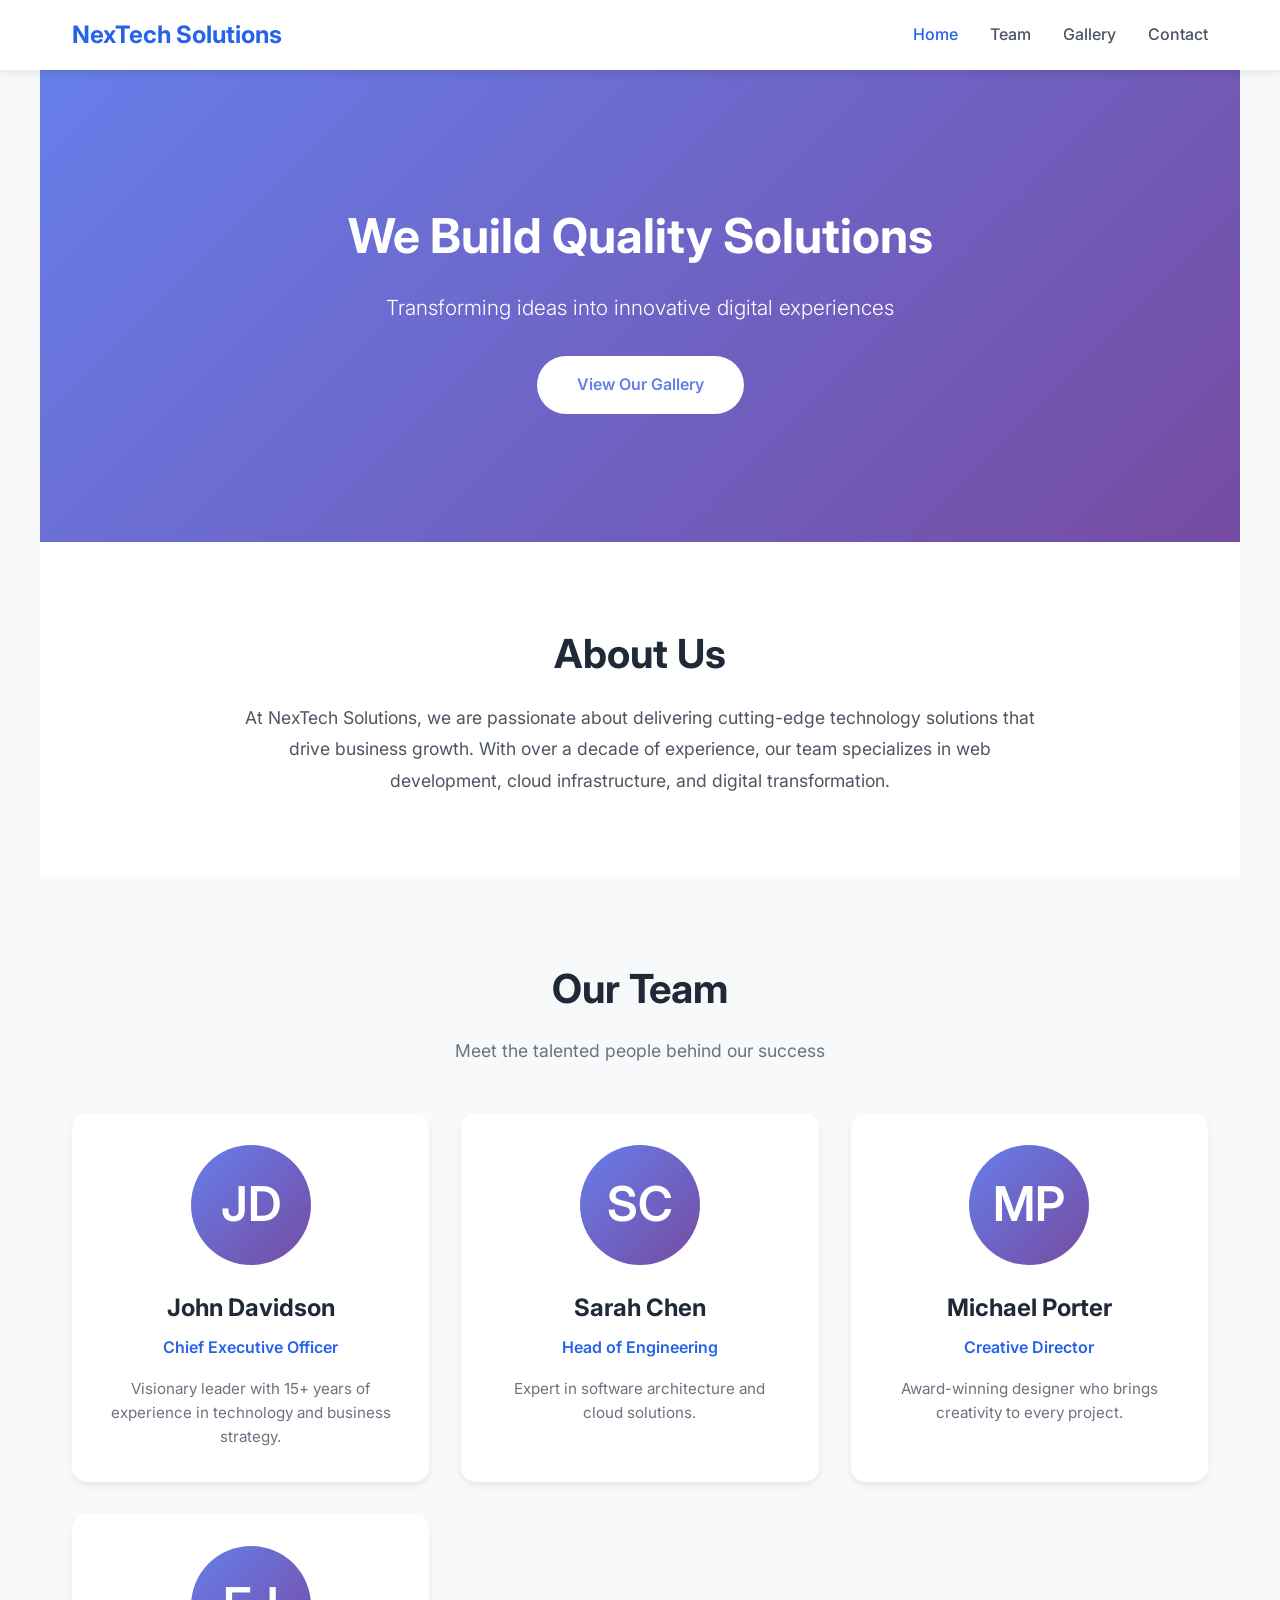
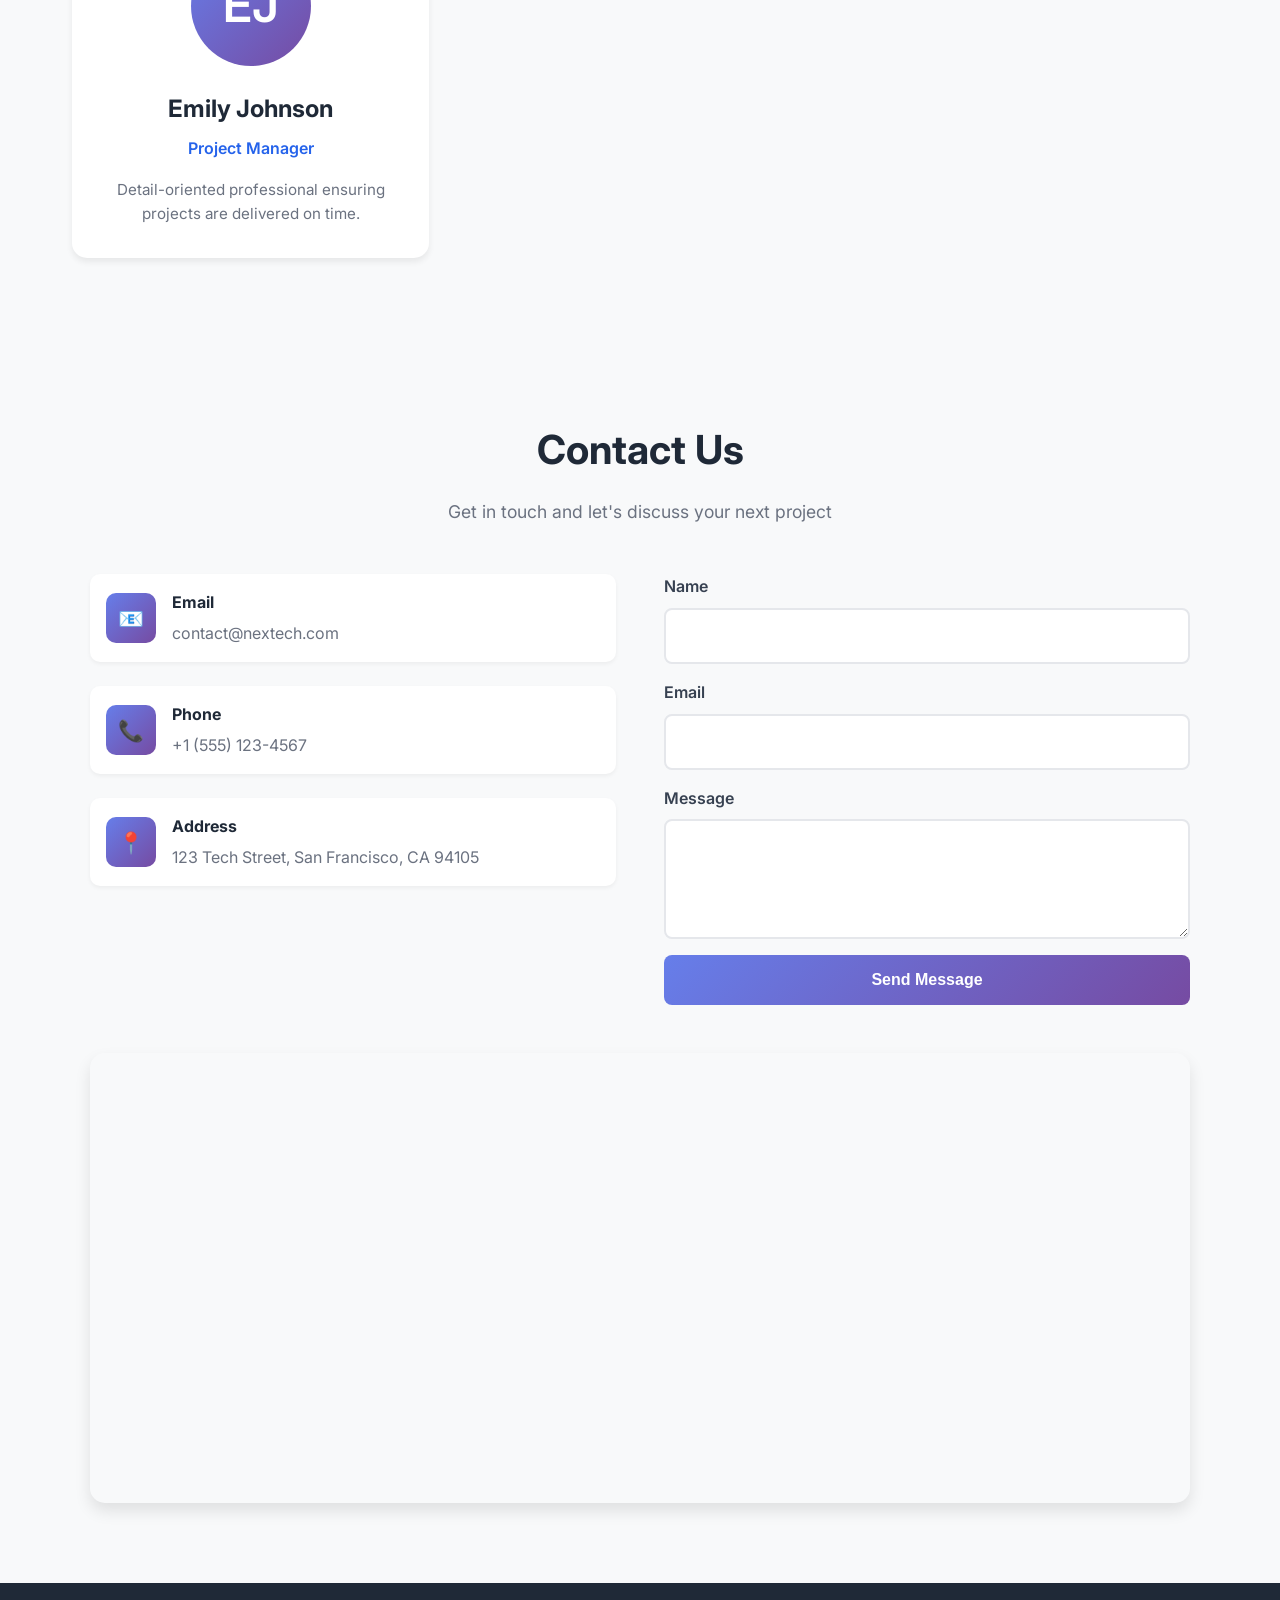
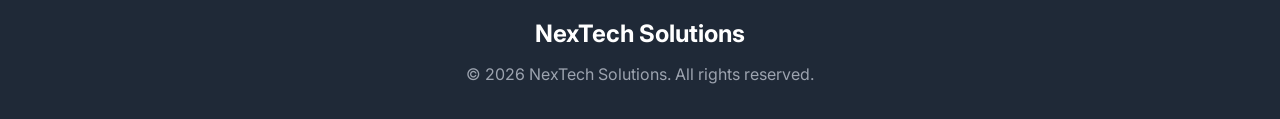
==== index.html @ d7602e67 "InitCommit Main Pange Gallery" ====
<!DOCTYPE html>
<html lang="en">
<head>
    <meta charset="UTF-8">
    <meta name="viewport" content="width=device-width, initial-scale=1.0">
    <title>NexTech Solutions - Professional IT Services</title>
    <link href="https://fonts.googleapis.com/css2?family=Inter:wght@300;400;600;700&display=swap" rel="stylesheet">
    <style>
        * {
            margin: 0;
            padding: 0;
            box-sizing: border-box;
        }

        html {
            scroll-behavior: smooth;
        }

        body {
            font-family: 'Inter', sans-serif;
            line-height: 1.6;
            color: #333;
            background-color: #f8f9fa;
        }

        .navbar {
            position: fixed;
            top: 0;
            width: 100%;
            background-color: #ffffff;
            box-shadow: 0 2px 10px rgba(0, 0, 0, 0.1);
            z-index: 1000;
            padding: 1rem 0;
        }

        .nav-container {
            max-width: 1200px;
            margin: 0 auto;
            display: flex;
            justify-content: space-between;
            align-items: center;
            padding: 0 2rem;
        }

        .logo {
            font-size: 1.5rem;
            font-weight: 700;
            color: #2563eb;
        }

        .nav-links {
            display: flex;
            list-style: none;
            gap: 2rem;
        }

        .nav-links a {
            text-decoration: none;
            color: #4b5563;
            font-weight: 500;
            transition: color 0.3s ease;
        }

        .nav-links a:hover {
            color: #2563eb;
        }

        .menu-toggle {
            display: none;
            flex-direction: column;
            cursor: pointer;
            gap: 4px;
        }

        .menu-toggle span {
            width: 25px;
            height: 3px;
            background-color: #2563eb;
            border-radius: 2px;
        }

        .hero {
            margin-top: 70px;
            background: linear-gradient(135deg, #667eea 0%, #764ba2 100%);
            color: white;
            padding: 8rem 2rem;
            text-align: center;
        }

        .hero h1 {
            font-size: 3rem;
            font-weight: 700;
            margin-bottom: 1rem;
        }

        .hero p {
            font-size: 1.3rem;
            margin-bottom: 2rem;
            font-weight: 300;
        }

        .cta-button {
            display: inline-block;
            padding: 1rem 2.5rem;
            background-color: #ffffff;
            color: #667eea;
            text-decoration: none;
            border-radius: 50px;
            font-weight: 600;
            transition: transform 0.3s ease, box-shadow 0.3s ease;
            border: none;
            cursor: pointer;
            font-size: 1rem;
        }

        .cta-button:hover {
            transform: translateY(-3px);
            box-shadow: 0 10px 25px rgba(0, 0, 0, 0.2);
        }

        section {
            padding: 5rem 2rem;
            max-width: 1200px;
            margin: 0 auto;
        }

        .section-title {
            text-align: center;
            font-size: 2.5rem;
            font-weight: 700;
            color: #1f2937;
            margin-bottom: 1rem;
        }

        .section-subtitle {
            text-align: center;
            color: #6b7280;
            font-size: 1.1rem;
            margin-bottom: 3rem;
        }

        .about {
            background-color: #ffffff;
        }

        .about-content {
            max-width: 800px;
            margin: 0 auto;
            text-align: center;
            color: #4b5563;
            font-size: 1.1rem;
            line-height: 1.8;
        }

        .team {
            background-color: #f8f9fa;
        }

        .team-grid {
            display: grid;
            grid-template-columns: repeat(auto-fit, minmax(280px, 1fr));
            gap: 2rem;
        }

        .team-card {
            background-color: #ffffff;
            border-radius: 15px;
            padding: 2rem;
            text-align: center;
            box-shadow: 0 4px 6px rgba(0, 0, 0, 0.07);
            transition: transform 0.3s ease, box-shadow 0.3s ease;
        }

        .team-card:hover {
            transform: translateY(-8px);
            box-shadow: 0 12px 24px rgba(0, 0, 0, 0.15);
        }

        .team-image {
            width: 120px;
            height: 120px;
            border-radius: 50%;
            margin: 0 auto 1.5rem;
            background: linear-gradient(135deg, #667eea 0%, #764ba2 100%);
            display: flex;
            align-items: center;
            justify-content: center;
            font-size: 3rem;
            color: white;
            font-weight: 600;
        }

        .team-card h3 {
            font-size: 1.5rem;
            color: #1f2937;
            margin-bottom: 0.5rem;
        }

        .team-card .role {
            color: #2563eb;
            font-weight: 600;
            margin-bottom: 1rem;
        }

        .team-card p {
            color: #6b7280;
            font-size: 0.95rem;
            line-height: 1.6;
        }

        .work {
            background-color: #ffffff;
        }

        .embed-instructions {
            max-width: 900px;
            margin: 0 auto 2rem;
            padding: 2rem;
            background: linear-gradient(135deg, #667eea15 0%, #764ba215 100%);
            border-radius: 15px;
            border-left: 4px solid #667eea;
        }

        .embed-instructions h3 {
            color: #1f2937;
            margin-bottom: 1rem;
            font-size: 1.3rem;
        }

        .embed-instructions ol,
        .embed-instructions ul {
            margin-left: 1.5rem;
            color: #4b5563;
            line-height: 1.8;
        }

        .embed-instructions li {
            margin-bottom: 0.5rem;
        }

        .embed-instructions code {
            background-color: #e5e7eb;
            padding: 0.2rem 0.5rem;
            border-radius: 4px;
            font-family: 'Courier New', monospace;
            color: #2563eb;
        }

        .gallery-grid {
            display: grid;
            grid-template-columns: repeat(auto-fill, minmax(280px, 1fr));
            gap: 1.2rem;
        }

        .gallery-item {
            position: relative;
            border-radius: 12px;
            overflow: hidden;
            cursor: pointer;
            background: linear-gradient(135deg, #667eea 0%, #764ba2 100%);
            transition: transform 0.3s ease, box-shadow 0.3s ease;
            box-shadow: 0 4px 6px rgba(0, 0, 0, 0.1);
            aspect-ratio: 4/3;
        }

        .gallery-item:hover {
            transform: translateY(-5px);
            box-shadow: 0 12px 24px rgba(0, 0, 0, 0.2);
        }

        .gallery-item img {
            width: 100%;
            height: 100%;
            object-fit: cover;
            display: block;
        }

        .gallery-item::before {
            content: '';
            position: absolute;
            top: 0;
            left: 0;
            right: 0;
            bottom: 0;
            background: linear-gradient(to bottom, transparent 50%, rgba(0, 0, 0, 0.7));
            opacity: 0;
            transition: opacity 0.3s ease;
            z-index: 1;
        }

        .gallery-item:hover::before {
            opacity: 1;
        }

        .gallery-item-title {
            position: absolute;
            bottom: 1rem;
            left: 1rem;
            right: 1rem;
            color: white;
            font-size: 1.1rem;
            font-weight: 600;
            z-index: 2;
            opacity: 0;
            transform: translateY(10px);
            transition: opacity 0.3s ease, transform 0.3s ease;
        }

        .gallery-item:hover .gallery-item-title {
            opacity: 1;
            transform: translateY(0);
        }

        .modal {
            display: none;
            position: fixed;
            top: 0;
            left: 0;
            width: 100%;
            height: 100%;
            background-color: rgba(0, 0, 0, 0.95);
            z-index: 2000;
            justify-content: center;
            align-items: center;
            padding: 2rem;
        }

        .modal.active {
            display: flex;
        }

        .modal-content {
            max-width: 90vw;
            max-height: 90vh;
        }

        .modal-content img {
            width: 100%;
            height: 100%;
            object-fit: contain;
            border-radius: 12px;
        }

        .close-modal {
            position: absolute;
            top: 1.5rem;
            right: 2rem;
            font-size: 3rem;
            color: white;
            cursor: pointer;
            font-weight: 300;
            z-index: 2001;
        }

        .close-modal:hover {
            transform: scale(1.1);
        }

        .modal-nav {
            position: absolute;
            top: 50%;
            transform: translateY(-50%);
            background-color: rgba(255, 255, 255, 0.2);
            color: white;
            font-size: 2rem;
            padding: 1rem 1.5rem;
            cursor: pointer;
            border-radius: 8px;
            transition: background-color 0.3s ease;
            user-select: none;
        }

        .modal-nav:hover {
            background-color: rgba(255, 255, 255, 0.3);
        }

        .modal-prev {
            left: 2rem;
        }

        .modal-next {
            right: 2rem;
        }

        .contact {
            background-color: #f8f9fa;
        }

        .contact-container {
            display: grid;
            grid-template-columns: 1fr 1fr;
            gap: 3rem;
            max-width: 1100px;
            margin: 0 auto 3rem;
        }

        .map-container {
            width: 100%;
            max-width: 1100px;
            margin: 0 auto;
            border-radius: 15px;
            overflow: hidden;
            box-shadow: 0 8px 16px rgba(0, 0, 0, 0.1);
        }

        .map-container iframe {
            width: 100%;
            height: 450px;
            border: none;
            display: block;
        }

        .contact-info {
            display: flex;
            flex-direction: column;
            gap: 1.5rem;
        }

        .contact-item {
            display: flex;
            align-items: center;
            gap: 1rem;
            padding: 1rem;
            background-color: #ffffff;
            border-radius: 10px;
            box-shadow: 0 2px 4px rgba(0, 0, 0, 0.05);
        }

        .contact-item-icon {
            width: 50px;
            height: 50px;
            background: linear-gradient(135deg, #667eea 0%, #764ba2 100%);
            border-radius: 10px;
            display: flex;
            align-items: center;
            justify-content: center;
            color: white;
            font-size: 1.3rem;
            flex-shrink: 0;
        }

        .contact-item-text h4 {
            color: #1f2937;
            margin-bottom: 0.3rem;
        }

        .contact-item-text p {
            color: #6b7280;
        }

        .contact-form {
            display: flex;
            flex-direction: column;
            gap: 1rem;
        }

        .form-group {
            display: flex;
            flex-direction: column;
        }

        .form-group label {
            margin-bottom: 0.5rem;
            color: #374151;
            font-weight: 600;
        }

        .form-group input,
        .form-group textarea {
            padding: 1rem;
            border: 2px solid #e5e7eb;
            border-radius: 8px;
            font-family: inherit;
            font-size: 1rem;
            transition: border-color 0.3s ease;
        }

        .form-group input:focus,
        .form-group textarea:focus {
            outline: none;
            border-color: #2563eb;
        }

        .form-group textarea {
            resize: vertical;
            min-height: 120px;
        }

        .submit-button {
            padding: 1rem 2rem;
            background: linear-gradient(135deg, #667eea 0%, #764ba2 100%);
            color: white;
            border: none;
            border-radius: 8px;
            font-size: 1rem;
            font-weight: 600;
            cursor: pointer;
            transition: transform 0.3s ease, box-shadow 0.3s ease;
        }

        .submit-button:hover {
            transform: translateY(-2px);
            box-shadow: 0 8px 16px rgba(102, 126, 234, 0.4);
        }

        .footer {
            background-color: #1f2937;
            color: #9ca3af;
            text-align: center;
            padding: 2rem;
        }

        .footer .logo {
            color: #ffffff;
            margin-bottom: 0.5rem;
        }

        @media (max-width: 768px) {
            .menu-toggle {
                display: flex;
            }

            .nav-links {
                position: absolute;
                top: 100%;
                left: 0;
                right: 0;
                background-color: #ffffff;
                flex-direction: column;
                padding: 1rem 2rem;
                box-shadow: 0 4px 6px rgba(0, 0, 0, 0.1);
                display: none;
            }

            .nav-links.active {
                display: flex;
            }

            .hero h1 {
                font-size: 2rem;
            }

            .hero p {
                font-size: 1.1rem;
            }

            .section-title {
                font-size: 2rem;
            }

            .contact-container {
                grid-template-columns: 1fr;
            }

            .map-container iframe {
                height: 350px;
            }

            .gallery-grid {
                grid-template-columns: 1fr;
            }

            .team-grid {
                grid-template-columns: 1fr;
            }

            .modal-nav {
                padding: 0.5rem 1rem;
                font-size: 1.5rem;
            }

            .modal-prev {
                left: 1rem;
            }

            .modal-next {
                right: 1rem;
            }
        }
    </style>
</head>
<body>
    <nav class="navbar">
        <div class="nav-container">
            <div class="logo">NexTech Solutions</div>
            <div class="menu-toggle" onclick="toggleMenu()">
                <span></span>
                <span></span>
                <span></span>
            </div>
            <ul class="nav-links" id="navLinks">
                <li><a href="#home">Home</a></li>
                <li><a href="#team">Team</a></li>
                <li><a href="gallery.html">Gallery</a></li>
                <li><a href="#contact">Contact</a></li>
            </ul>
        </div>
    </nav>

    <section class="hero" id="home">
        <h1>We Build Quality Solutions</h1>
        <p>Transforming ideas into innovative digital experiences</p>
        <a href="gallery.html" class="cta-button">View Our Gallery</a>
    </section>

    <section class="about" id="about">
        <h2 class="section-title">About Us</h2>
        <div class="about-content">
            <p>At NexTech Solutions, we are passionate about delivering cutting-edge technology solutions that drive business growth. With over a decade of experience, our team specializes in web development, cloud infrastructure, and digital transformation.</p>
        </div>
    </section>

    <section class="team" id="team">
        <h2 class="section-title">Our Team</h2>
        <p class="section-subtitle">Meet the talented people behind our success</p>
        <div class="team-grid">
            <div class="team-card">
                <div class="team-image">JD</div>
                <h3>John Davidson</h3>
                <div class="role">Chief Executive Officer</div>
                <p>Visionary leader with 15+ years of experience in technology and business strategy.</p>
            </div>
            <div class="team-card">
                <div class="team-image">SC</div>
                <h3>Sarah Chen</h3>
                <div class="role">Head of Engineering</div>
                <p>Expert in software architecture and cloud solutions.</p>
            </div>
            <div class="team-card">
                <div class="team-image">MP</div>
                <h3>Michael Porter</h3>
                <div class="role">Creative Director</div>
                <p>Award-winning designer who brings creativity to every project.</p>
            </div>
            <div class="team-card">
                <div class="team-image">EJ</div>
                <h3>Emily Johnson</h3>
                <div class="role">Project Manager</div>
                <p>Detail-oriented professional ensuring projects are delivered on time.</p>
            </div>
        </div>
    </section>

    <section class="contact" id="contact">
        <h2 class="section-title">Contact Us</h2>
        <p class="section-subtitle">Get in touch and let's discuss your next project</p>
        <div class="contact-container">
            <div class="contact-info">
                <div class="contact-item">
                    <div class="contact-item-icon">📧</div>
                    <div class="contact-item-text">
                        <h4>Email</h4>
                        <p>contact@nextech.com</p>
                    </div>
                </div>
                <div class="contact-item">
                    <div class="contact-item-icon">📞</div>
                    <div class="contact-item-text">
                        <h4>Phone</h4>
                        <p>+1 (555) 123-4567</p>
                    </div>
                </div>
                <div class="contact-item">
                    <div class="contact-item-icon">📍</div>
                    <div class="contact-item-text">
                        <h4>Address</h4>
                        <p>123 Tech Street, San Francisco, CA 94105</p>
                    </div>
                </div>
            </div>
            <form class="contact-form" onsubmit="handleSubmit(event)">
                <div class="form-group">
                    <label for="name">Name</label>
                    <input type="text" id="name" required>
                </div>
                <div class="form-group">
                    <label for="email">Email</label>
                    <input type="email" id="email" required>
                </div>
                <div class="form-group">
                    <label for="message">Message</label>
                    <textarea id="message" required></textarea>
                </div>
                <button type="submit" class="submit-button">Send Message</button>
            </form>
        </div>
        
        <div class="map-container">
            <iframe 
                src="https://www.google.com/maps/embed?pb=!1m18!1m12!1m3!1d3153.086243077654!2d-122.39868368468158!3d37.79190997975633!2m3!1f0!2f0!3f0!3m2!1i1024!2i768!4f13.1!3m3!1m2!1s0x8085807ddd988835%3A0x2b7c2b7b2b7b2b7b!2sSan%20Francisco%2C%20CA!5e0!3m2!1sen!2sus!4v1234567890123!5m2!1sen!2sus" 
                allowfullscreen="" 
                loading="lazy">
            </iframe>
        </div>
    </section>

    <footer class="footer">
        <div class="logo">NexTech Solutions</div>
        <p>&copy; 2026 NexTech Solutions. All rights reserved.</p>
    </footer>

    <script>
        function toggleMenu() {
            document.getElementById('navLinks').classList.toggle('active');
        }

        document.querySelectorAll('.nav-links a').forEach(function(link) {
            link.addEventListener('click', function() {
                document.getElementById('navLinks').classList.remove('active');
            });
        });

        function handleSubmit(event) {
            event.preventDefault();
            alert('Thank you for your message! We will get back to you soon.');
            event.target.reset();
        }

        window.addEventListener('scroll', function() {
            const sections = document.querySelectorAll('section');
            const navLinks = document.querySelectorAll('.nav-links a');
            let current = '';
            
            sections.forEach(function(section) {
                const sectionTop = section.offsetTop;
                if (scrollY >= (sectionTop - 200)) {
                    current = section.getAttribute('id');
                }
            });

            navLinks.forEach(function(link) {
                link.style.color = '#4b5563';
                if (link.getAttribute('href').slice(1) === current) {
                    link.style.color = '#2563eb';
                }
            });
        });
    </script>
</body>
</html>
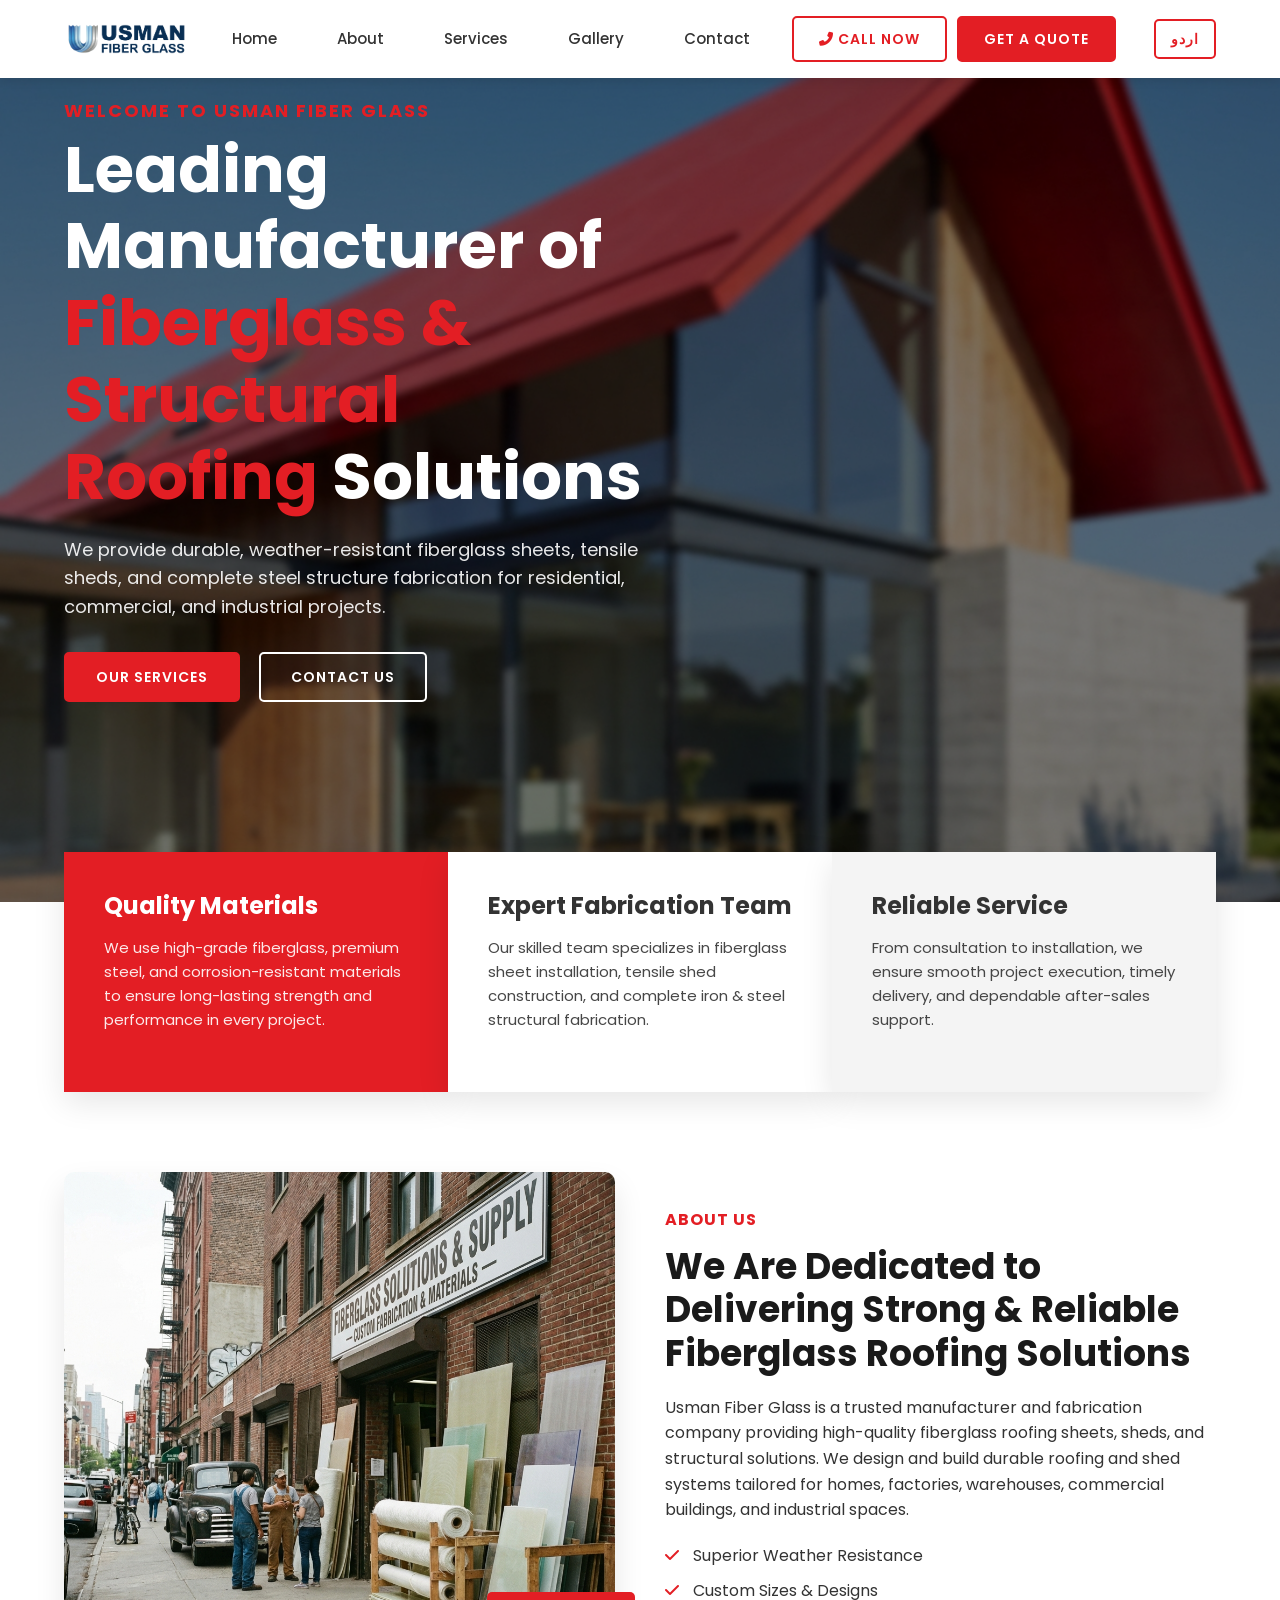
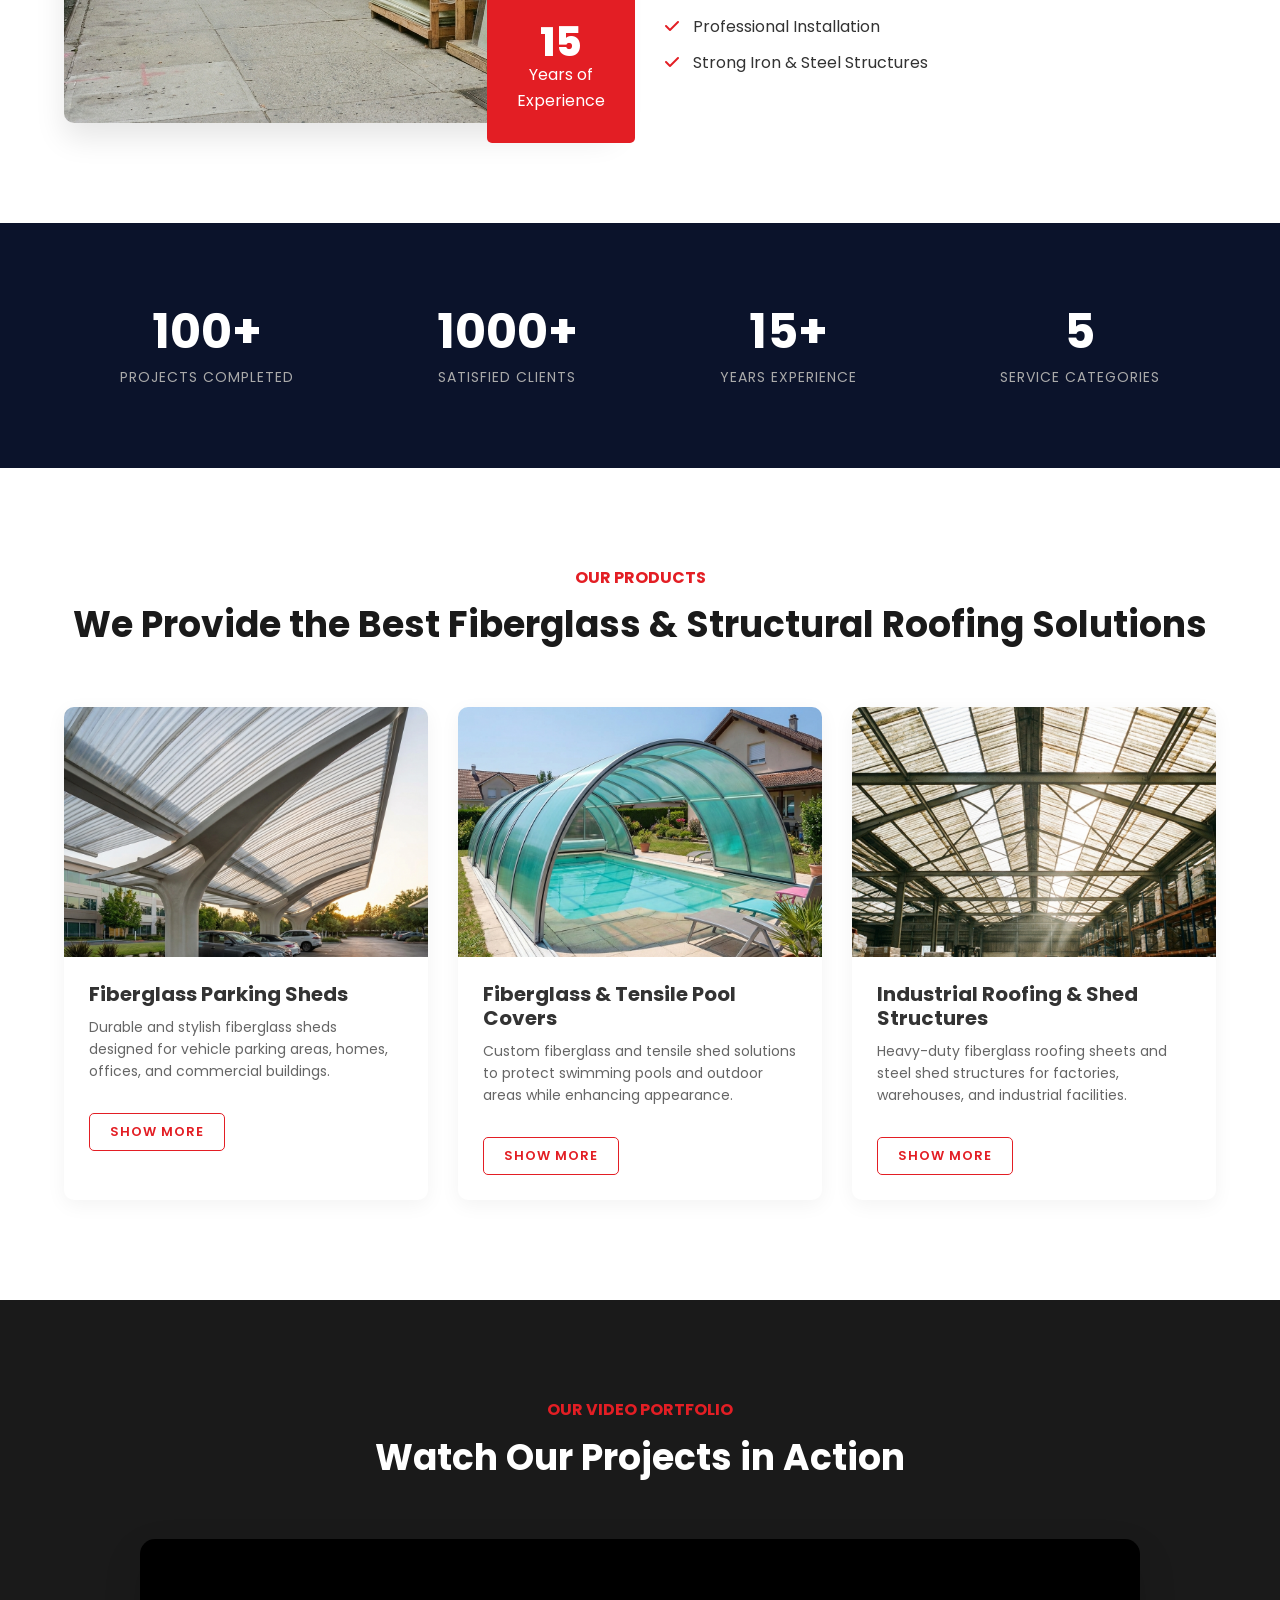
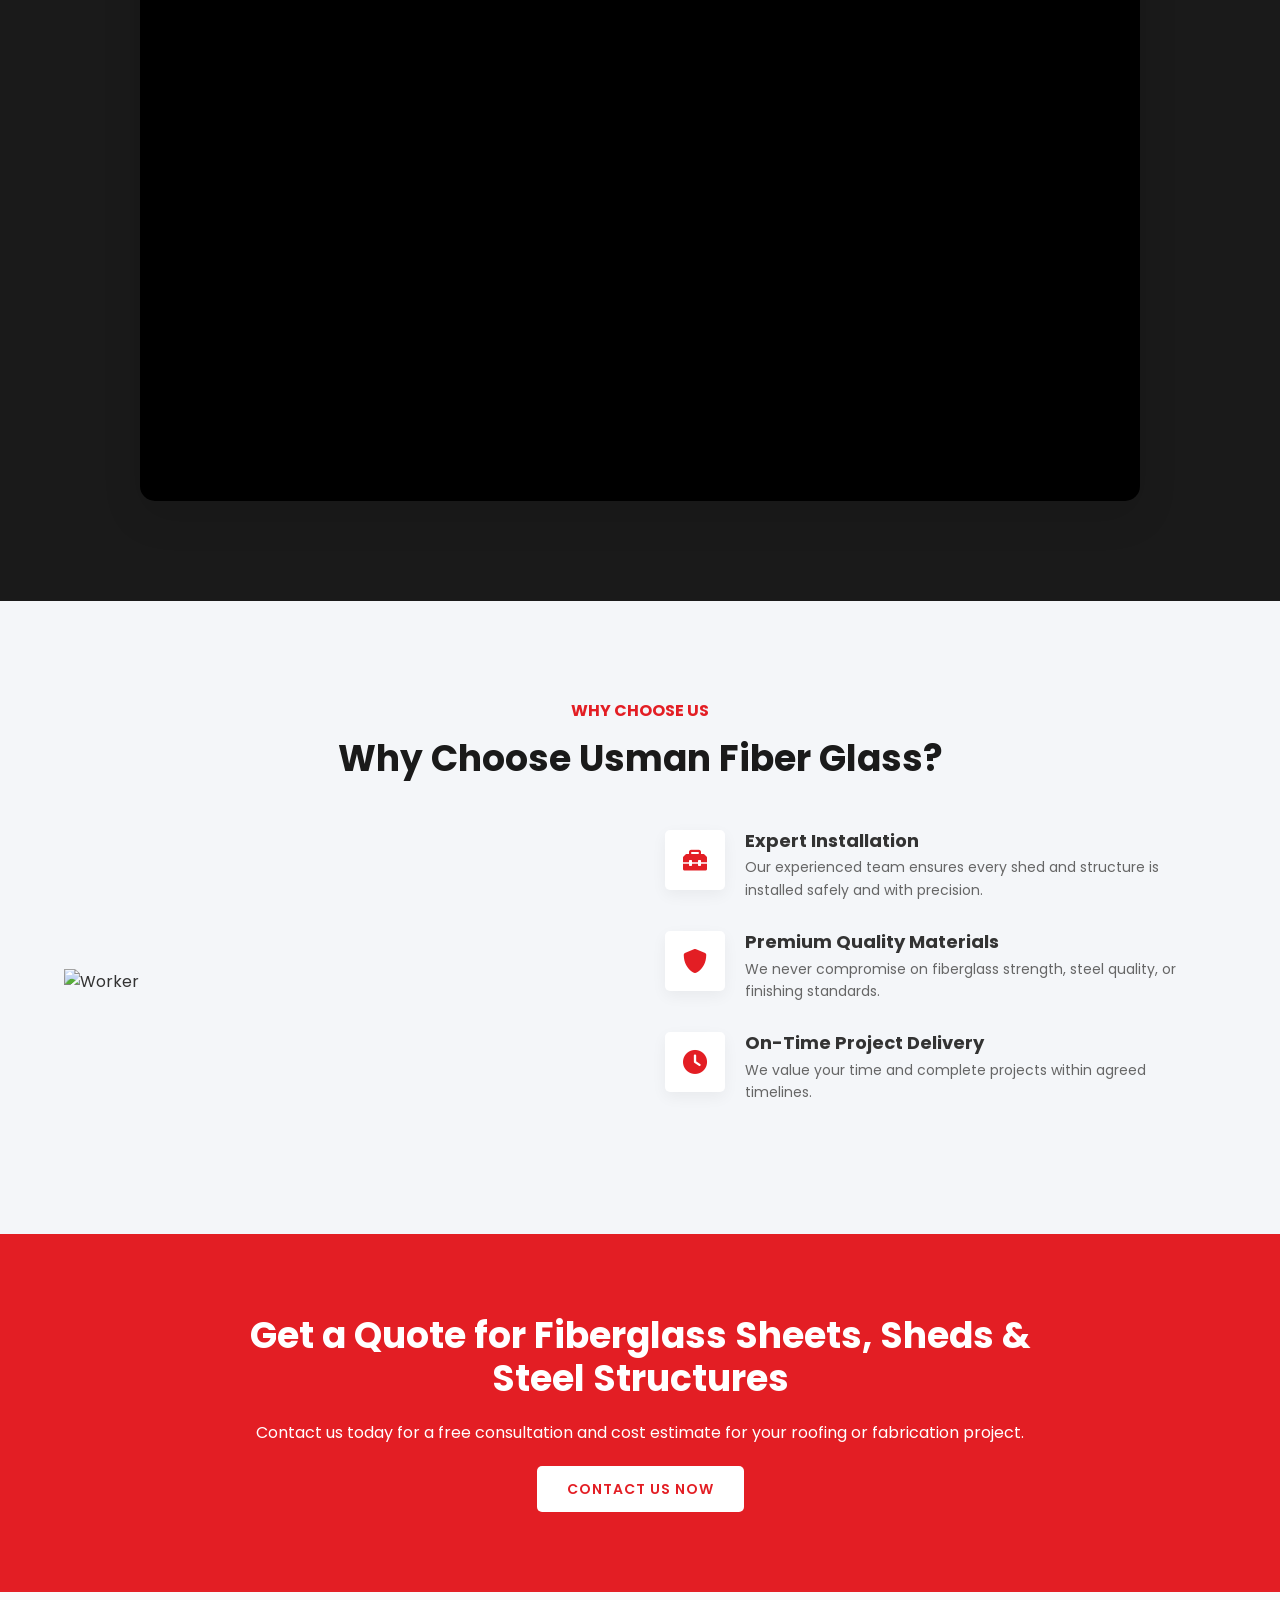
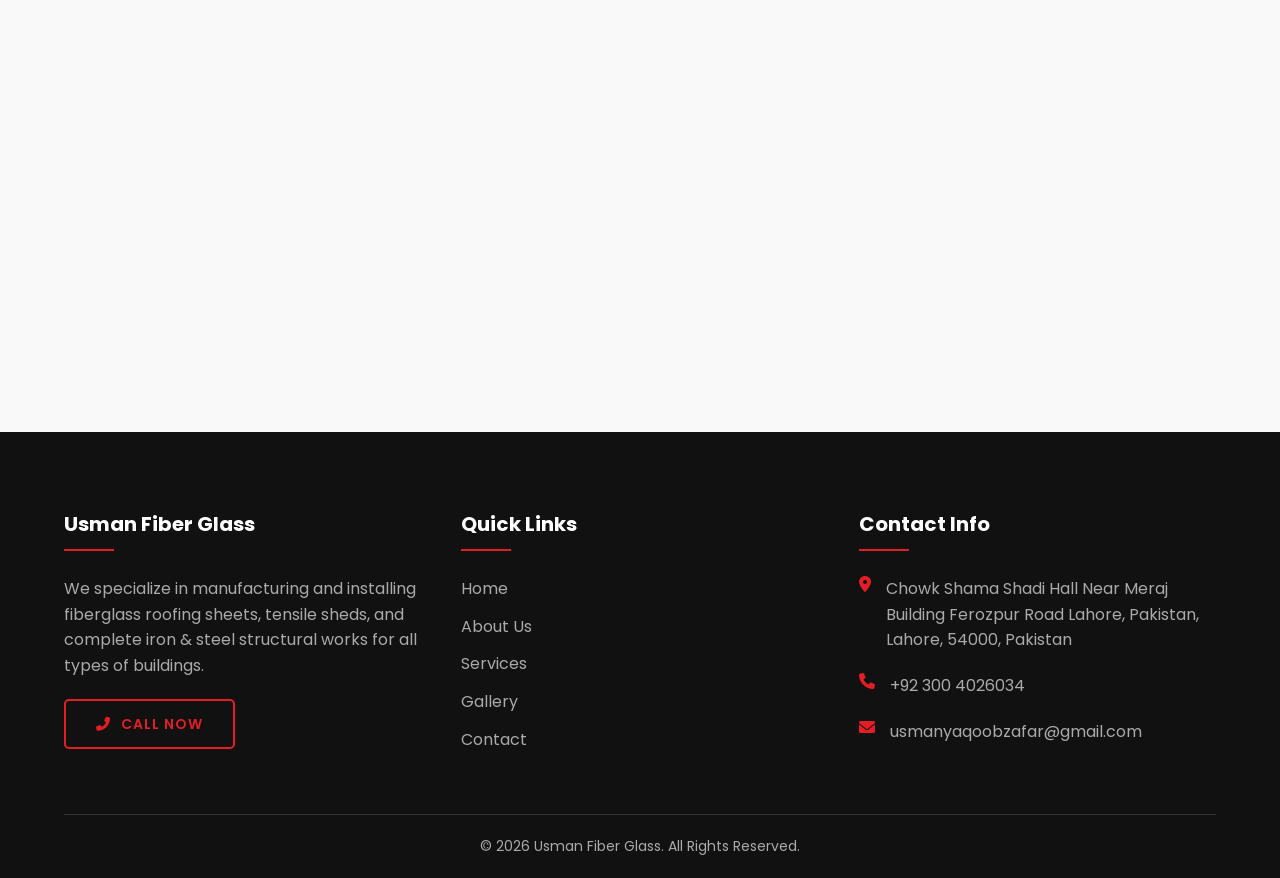
==== commit 1e9d15f3: "first working version add images add translation add theme" ====
--- a/index.html
+++ b/index.html
@@ -1,740 +1,358 @@
 <!DOCTYPE html>
 <html lang="en">
+
 <head>
     <meta charset="UTF-8">
     <meta name="viewport" content="width=device-width, initial-scale=1.0">
-    <title>NexTech Solutions - Professional IT Services</title>
-    <link href="https://fonts.googleapis.com/css2?family=Inter:wght@300;400;600;700&display=swap" rel="stylesheet">
-    <style>
-        * {
-            margin: 0;
-            padding: 0;
-            box-sizing: border-box;
-        }
-
-        html {
-            scroll-behavior: smooth;
-        }
-
-        body {
-            font-family: 'Inter', sans-serif;
-            line-height: 1.6;
-            color: #333;
-            background-color: #f8f9fa;
-        }
-
-        .navbar {
-            position: fixed;
-            top: 0;
-            width: 100%;
-            background-color: #ffffff;
-            box-shadow: 0 2px 10px rgba(0, 0, 0, 0.1);
-            z-index: 1000;
-            padding: 1rem 0;
-        }
-
-        .nav-container {
-            max-width: 1200px;
-            margin: 0 auto;
-            display: flex;
-            justify-content: space-between;
-            align-items: center;
-            padding: 0 2rem;
-        }
-
-        .logo {
-            font-size: 1.5rem;
-            font-weight: 700;
-            color: #2563eb;
-        }
-
-        .nav-links {
-            display: flex;
-            list-style: none;
-            gap: 2rem;
-        }
-
-        .nav-links a {
-            text-decoration: none;
-            color: #4b5563;
-            font-weight: 500;
-            transition: color 0.3s ease;
-        }
-
-        .nav-links a:hover {
-            color: #2563eb;
-        }
-
-        .menu-toggle {
-            display: none;
-            flex-direction: column;
-            cursor: pointer;
-            gap: 4px;
-        }
-
-        .menu-toggle span {
-            width: 25px;
-            height: 3px;
-            background-color: #2563eb;
-            border-radius: 2px;
-        }
-
-        .hero {
-            margin-top: 70px;
-            background: linear-gradient(135deg, #667eea 0%, #764ba2 100%);
-            color: white;
-            padding: 8rem 2rem;
-            text-align: center;
-        }
-
-        .hero h1 {
-            font-size: 3rem;
-            font-weight: 700;
-            margin-bottom: 1rem;
-        }
-
-        .hero p {
-            font-size: 1.3rem;
-            margin-bottom: 2rem;
-            font-weight: 300;
-        }
-
-        .cta-button {
-            display: inline-block;
-            padding: 1rem 2.5rem;
-            background-color: #ffffff;
-            color: #667eea;
-            text-decoration: none;
-            border-radius: 50px;
-            font-weight: 600;
-            transition: transform 0.3s ease, box-shadow 0.3s ease;
-            border: none;
-            cursor: pointer;
-            font-size: 1rem;
-        }
-
-        .cta-button:hover {
-            transform: translateY(-3px);
-            box-shadow: 0 10px 25px rgba(0, 0, 0, 0.2);
-        }
-
-        section {
-            padding: 5rem 2rem;
-            max-width: 1200px;
-            margin: 0 auto;
-        }
-
-        .section-title {
-            text-align: center;
-            font-size: 2.5rem;
-            font-weight: 700;
-            color: #1f2937;
-            margin-bottom: 1rem;
-        }
-
-        .section-subtitle {
-            text-align: center;
-            color: #6b7280;
-            font-size: 1.1rem;
-            margin-bottom: 3rem;
-        }
-
-        .about {
-            background-color: #ffffff;
-        }
-
-        .about-content {
-            max-width: 800px;
-            margin: 0 auto;
-            text-align: center;
-            color: #4b5563;
-            font-size: 1.1rem;
-            line-height: 1.8;
-        }
-
-        .team {
-            background-color: #f8f9fa;
-        }
-
-        .team-grid {
-            display: grid;
-            grid-template-columns: repeat(auto-fit, minmax(280px, 1fr));
-            gap: 2rem;
-        }
-
-        .team-card {
-            background-color: #ffffff;
-            border-radius: 15px;
-            padding: 2rem;
-            text-align: center;
-            box-shadow: 0 4px 6px rgba(0, 0, 0, 0.07);
-            transition: transform 0.3s ease, box-shadow 0.3s ease;
-        }
-
-        .team-card:hover {
-            transform: translateY(-8px);
-            box-shadow: 0 12px 24px rgba(0, 0, 0, 0.15);
-        }
-
-        .team-image {
-            width: 120px;
-            height: 120px;
-            border-radius: 50%;
-            margin: 0 auto 1.5rem;
-            background: linear-gradient(135deg, #667eea 0%, #764ba2 100%);
-            display: flex;
-            align-items: center;
-            justify-content: center;
-            font-size: 3rem;
-            color: white;
-            font-weight: 600;
-        }
-
-        .team-card h3 {
-            font-size: 1.5rem;
-            color: #1f2937;
-            margin-bottom: 0.5rem;
-        }
-
-        .team-card .role {
-            color: #2563eb;
-            font-weight: 600;
-            margin-bottom: 1rem;
-        }
-
-        .team-card p {
-            color: #6b7280;
-            font-size: 0.95rem;
-            line-height: 1.6;
-        }
-
-        .work {
-            background-color: #ffffff;
-        }
-
-        .embed-instructions {
-            max-width: 900px;
-            margin: 0 auto 2rem;
-            padding: 2rem;
-            background: linear-gradient(135deg, #667eea15 0%, #764ba215 100%);
-            border-radius: 15px;
-            border-left: 4px solid #667eea;
-        }
-
-        .embed-instructions h3 {
-            color: #1f2937;
-            margin-bottom: 1rem;
-            font-size: 1.3rem;
-        }
-
-        .embed-instructions ol,
-        .embed-instructions ul {
-            margin-left: 1.5rem;
-            color: #4b5563;
-            line-height: 1.8;
-        }
-
-        .embed-instructions li {
-            margin-bottom: 0.5rem;
-        }
-
-        .embed-instructions code {
-            background-color: #e5e7eb;
-            padding: 0.2rem 0.5rem;
-            border-radius: 4px;
-            font-family: 'Courier New', monospace;
-            color: #2563eb;
-        }
-
-        .gallery-grid {
-            display: grid;
-            grid-template-columns: repeat(auto-fill, minmax(280px, 1fr));
-            gap: 1.2rem;
-        }
-
-        .gallery-item {
-            position: relative;
-            border-radius: 12px;
-            overflow: hidden;
-            cursor: pointer;
-            background: linear-gradient(135deg, #667eea 0%, #764ba2 100%);
-            transition: transform 0.3s ease, box-shadow 0.3s ease;
-            box-shadow: 0 4px 6px rgba(0, 0, 0, 0.1);
-            aspect-ratio: 4/3;
-        }
-
-        .gallery-item:hover {
-            transform: translateY(-5px);
-            box-shadow: 0 12px 24px rgba(0, 0, 0, 0.2);
-        }
-
-        .gallery-item img {
-            width: 100%;
-            height: 100%;
-            object-fit: cover;
-            display: block;
-        }
-
-        .gallery-item::before {
-            content: '';
-            position: absolute;
-            top: 0;
-            left: 0;
-            right: 0;
-            bottom: 0;
-            background: linear-gradient(to bottom, transparent 50%, rgba(0, 0, 0, 0.7));
-            opacity: 0;
-            transition: opacity 0.3s ease;
-            z-index: 1;
-        }
-
-        .gallery-item:hover::before {
-            opacity: 1;
-        }
-
-        .gallery-item-title {
-            position: absolute;
-            bottom: 1rem;
-            left: 1rem;
-            right: 1rem;
-            color: white;
-            font-size: 1.1rem;
-            font-weight: 600;
-            z-index: 2;
-            opacity: 0;
-            transform: translateY(10px);
-            transition: opacity 0.3s ease, transform 0.3s ease;
-        }
-
-        .gallery-item:hover .gallery-item-title {
-            opacity: 1;
-            transform: translateY(0);
-        }
-
-        .modal {
-            display: none;
-            position: fixed;
-            top: 0;
-            left: 0;
-            width: 100%;
-            height: 100%;
-            background-color: rgba(0, 0, 0, 0.95);
-            z-index: 2000;
-            justify-content: center;
-            align-items: center;
-            padding: 2rem;
-        }
-
-        .modal.active {
-            display: flex;
-        }
-
-        .modal-content {
-            max-width: 90vw;
-            max-height: 90vh;
-        }
-
-        .modal-content img {
-            width: 100%;
-            height: 100%;
-            object-fit: contain;
-            border-radius: 12px;
-        }
-
-        .close-modal {
-            position: absolute;
-            top: 1.5rem;
-            right: 2rem;
-            font-size: 3rem;
-            color: white;
-            cursor: pointer;
-            font-weight: 300;
-            z-index: 2001;
-        }
-
-        .close-modal:hover {
-            transform: scale(1.1);
-        }
-
-        .modal-nav {
-            position: absolute;
-            top: 50%;
-            transform: translateY(-50%);
-            background-color: rgba(255, 255, 255, 0.2);
-            color: white;
-            font-size: 2rem;
-            padding: 1rem 1.5rem;
-            cursor: pointer;
-            border-radius: 8px;
-            transition: background-color 0.3s ease;
-            user-select: none;
-        }
-
-        .modal-nav:hover {
-            background-color: rgba(255, 255, 255, 0.3);
-        }
-
-        .modal-prev {
-            left: 2rem;
-        }
-
-        .modal-next {
-            right: 2rem;
-        }
-
-        .contact {
-            background-color: #f8f9fa;
-        }
-
-        .contact-container {
-            display: grid;
-            grid-template-columns: 1fr 1fr;
-            gap: 3rem;
-            max-width: 1100px;
-            margin: 0 auto 3rem;
-        }
-
-        .map-container {
-            width: 100%;
-            max-width: 1100px;
-            margin: 0 auto;
-            border-radius: 15px;
-            overflow: hidden;
-            box-shadow: 0 8px 16px rgba(0, 0, 0, 0.1);
-        }
-
-        .map-container iframe {
-            width: 100%;
-            height: 450px;
-            border: none;
-            display: block;
-        }
-
-        .contact-info {
-            display: flex;
-            flex-direction: column;
-            gap: 1.5rem;
-        }
-
-        .contact-item {
-            display: flex;
-            align-items: center;
-            gap: 1rem;
-            padding: 1rem;
-            background-color: #ffffff;
-            border-radius: 10px;
-            box-shadow: 0 2px 4px rgba(0, 0, 0, 0.05);
-        }
-
-        .contact-item-icon {
-            width: 50px;
-            height: 50px;
-            background: linear-gradient(135deg, #667eea 0%, #764ba2 100%);
-            border-radius: 10px;
-            display: flex;
-            align-items: center;
-            justify-content: center;
-            color: white;
-            font-size: 1.3rem;
-            flex-shrink: 0;
-        }
-
-        .contact-item-text h4 {
-            color: #1f2937;
-            margin-bottom: 0.3rem;
-        }
-
-        .contact-item-text p {
-            color: #6b7280;
-        }
-
-        .contact-form {
-            display: flex;
-            flex-direction: column;
-            gap: 1rem;
-        }
-
-        .form-group {
-            display: flex;
-            flex-direction: column;
-        }
-
-        .form-group label {
-            margin-bottom: 0.5rem;
-            color: #374151;
-            font-weight: 600;
-        }
-
-        .form-group input,
-        .form-group textarea {
-            padding: 1rem;
-            border: 2px solid #e5e7eb;
-            border-radius: 8px;
-            font-family: inherit;
-            font-size: 1rem;
-            transition: border-color 0.3s ease;
-        }
-
-        .form-group input:focus,
-        .form-group textarea:focus {
-            outline: none;
-            border-color: #2563eb;
-        }
-
-        .form-group textarea {
-            resize: vertical;
-            min-height: 120px;
-        }
-
-        .submit-button {
-            padding: 1rem 2rem;
-            background: linear-gradient(135deg, #667eea 0%, #764ba2 100%);
-            color: white;
-            border: none;
-            border-radius: 8px;
-            font-size: 1rem;
-            font-weight: 600;
-            cursor: pointer;
-            transition: transform 0.3s ease, box-shadow 0.3s ease;
-        }
-
-        .submit-button:hover {
-            transform: translateY(-2px);
-            box-shadow: 0 8px 16px rgba(102, 126, 234, 0.4);
-        }
-
-        .footer {
-            background-color: #1f2937;
-            color: #9ca3af;
-            text-align: center;
-            padding: 2rem;
-        }
-
-        .footer .logo {
-            color: #ffffff;
-            margin-bottom: 0.5rem;
-        }
-
-        @media (max-width: 768px) {
-            .menu-toggle {
-                display: flex;
-            }
-
-            .nav-links {
-                position: absolute;
-                top: 100%;
-                left: 0;
-                right: 0;
-                background-color: #ffffff;
-                flex-direction: column;
-                padding: 1rem 2rem;
-                box-shadow: 0 4px 6px rgba(0, 0, 0, 0.1);
-                display: none;
-            }
-
-            .nav-links.active {
-                display: flex;
-            }
-
-            .hero h1 {
-                font-size: 2rem;
-            }
-
-            .hero p {
-                font-size: 1.1rem;
-            }
-
-            .section-title {
-                font-size: 2rem;
-            }
-
-            .contact-container {
-                grid-template-columns: 1fr;
-            }
-
-            .map-container iframe {
-                height: 350px;
-            }
-
-            .gallery-grid {
-                grid-template-columns: 1fr;
-            }
-
-            .team-grid {
-                grid-template-columns: 1fr;
-            }
-
-            .modal-nav {
-                padding: 0.5rem 1rem;
-                font-size: 1.5rem;
-            }
-
-            .modal-prev {
-                left: 1rem;
-            }
-
-            .modal-next {
-                right: 1rem;
-            }
-        }
-    </style>
+    <title>Usman Fiber Glass - Quality Roofing Solutions</title>
+    <link href="https://fonts.googleapis.com/css2?family=Poppins:wght@300;400;600;700;800&display=swap"
+        rel="stylesheet">
+    <link rel="stylesheet" href="https://cdnjs.cloudflare.com/ajax/libs/font-awesome/6.0.0/css/all.min.css">
+    <link rel="stylesheet" href="styles.css">
 </head>
+
 <body>
-    <nav class="navbar">
-        <div class="nav-container">
-            <div class="logo">NexTech Solutions</div>
-            <div class="menu-toggle" onclick="toggleMenu()">
-                <span></span>
-                <span></span>
-                <span></span>
-            </div>
-            <ul class="nav-links" id="navLinks">
-                <li><a href="#home">Home</a></li>
-                <li><a href="#team">Team</a></li>
-                <li><a href="gallery.html">Gallery</a></li>
-                <li><a href="#contact">Contact</a></li>
+
+    <!-- Header -->
+    <header class="header">
+        <nav class="navbar">
+            <a href="#" class="logo">
+                <img src="images/final_logo.png" alt="Usman Fiber Glass" style="height: 30px;">
+            </a>
+            <ul class="nav-links">
+                <li><a href="#home" data-i18n="home">Home</a></li>
+                <li><a href="#about" data-i18n="about">About</a></li>
+                <li><a href="#services" data-i18n="services">Services</a></li>
+                <li><a href="gallery.html" data-i18n="gallery">Gallery</a></li>
+                <li><a href="#contact" data-i18n="contact">Contact</a></li>
+                <li class="mobile-nav-item">
+                    <a href="tel:+923004026034">
+                        <i class="fas fa-phone-alt"></i> <span data-i18n="call_now">Call Now</span>
+                    </a>
+                </li>
+                <li class="mobile-nav-item">
+                    <a href="https://wa.me/923004026034?text=Hello,%20I%20would%20like%20to%20get%20a%20quote."
+                        target="_blank">
+                        <i class="fas fa-comment-dots"></i> <span data-i18n="get_quote">Get A Quote</span>
+                    </a>
+                </li>
             </ul>
-        </div>
-    </nav>
-
-    <section class="hero" id="home">
-        <h1>We Build Quality Solutions</h1>
-        <p>Transforming ideas into innovative digital experiences</p>
-        <a href="gallery.html" class="cta-button">View Our Gallery</a>
-    </section>
-
-    <section class="about" id="about">
-        <h2 class="section-title">About Us</h2>
-        <div class="about-content">
-            <p>At NexTech Solutions, we are passionate about delivering cutting-edge technology solutions that drive business growth. With over a decade of experience, our team specializes in web development, cloud infrastructure, and digital transformation.</p>
-        </div>
-    </section>
-
-    <section class="team" id="team">
-        <h2 class="section-title">Our Team</h2>
-        <p class="section-subtitle">Meet the talented people behind our success</p>
-        <div class="team-grid">
-            <div class="team-card">
-                <div class="team-image">JD</div>
-                <h3>John Davidson</h3>
-                <div class="role">Chief Executive Officer</div>
-                <p>Visionary leader with 15+ years of experience in technology and business strategy.</p>
-            </div>
-            <div class="team-card">
-                <div class="team-image">SC</div>
-                <h3>Sarah Chen</h3>
-                <div class="role">Head of Engineering</div>
-                <p>Expert in software architecture and cloud solutions.</p>
-            </div>
-            <div class="team-card">
-                <div class="team-image">MP</div>
-                <h3>Michael Porter</h3>
-                <div class="role">Creative Director</div>
-                <p>Award-winning designer who brings creativity to every project.</p>
-            </div>
-            <div class="team-card">
-                <div class="team-image">EJ</div>
-                <h3>Emily Johnson</h3>
-                <div class="role">Project Manager</div>
-                <p>Detail-oriented professional ensuring projects are delivered on time.</p>
-            </div>
-        </div>
-    </section>
-
-    <section class="contact" id="contact">
-        <h2 class="section-title">Contact Us</h2>
-        <p class="section-subtitle">Get in touch and let's discuss your next project</p>
-        <div class="contact-container">
-            <div class="contact-info">
-                <div class="contact-item">
-                    <div class="contact-item-icon">📧</div>
-                    <div class="contact-item-text">
-                        <h4>Email</h4>
-                        <p>contact@nextech.com</p>
-                    </div>
-                </div>
-                <div class="contact-item">
-                    <div class="contact-item-icon">📞</div>
-                    <div class="contact-item-text">
-                        <h4>Phone</h4>
-                        <p>+1 (555) 123-4567</p>
-                    </div>
-                </div>
-                <div class="contact-item">
-                    <div class="contact-item-icon">📍</div>
-                    <div class="contact-item-text">
-                        <h4>Address</h4>
-                        <p>123 Tech Street, San Francisco, CA 94105</p>
-                    </div>
-                </div>
-            </div>
-            <form class="contact-form" onsubmit="handleSubmit(event)">
-                <div class="form-group">
-                    <label for="name">Name</label>
-                    <input type="text" id="name" required>
-                </div>
-                <div class="form-group">
-                    <label for="email">Email</label>
-                    <input type="email" id="email" required>
-                </div>
-                <div class="form-group">
-                    <label for="message">Message</label>
-                    <textarea id="message" required></textarea>
-                </div>
-                <button type="submit" class="submit-button">Send Message</button>
-            </form>
-        </div>
-        
+            <div class="nav-btn" style="display: flex; gap: 10px; align-items: center;">
+                <a href="tel:+923004026034" class="btn btn-nav-call">
+                    <i class="fas fa-phone-alt"></i> <span data-i18n="call_now">Call Now</span>
+                </a>
+                <a href="https://wa.me/923004026034?text=Hello,%20I%20would%20like%20to%20get%20a%20quote."
+                    class="btn btn-nav-quote" target="_blank" data-i18n="get_quote">Get A
+                    Quote</a>
+            </div>
+            <button id="langToggle" class="btn">اردو</button>
+            <div class="mobile-toggle" style="display:none; cursor:pointer;">
+                <i class="fas fa-bars text-dark" style="font-size:24px;"></i>
+            </div>
+        </nav>
+    </header>
+
+    <!-- Hero Section -->
+    <section id="home" class="hero">
+        <div class="hero-content">
+            <h4 data-i18n="welcome_title">Welcome to Usman Fiber Glass</h4>
+            <h1 data-i18n="hero_heading">Leading Manufacturer of <br><span class="text-red">Fiberglass & Structural
+                    Roofing</span>
+                Solutions</h1>
+            <p data-i18n="hero_desc">We provide durable, weather-resistant fiberglass sheets, tensile sheds, and
+                complete steel
+                structure fabrication for residential, commercial, and industrial projects.</p>
+            <a href="#services" class="btn btn-primary" data-i18n="our_services">Our Services</a>
+            <a href="https://wa.me/923004026034?text=Hello,%20I%20would%20like%20to%20get%20a%20quote."
+                class="btn btn-outline" style="margin-left: 15px;" target="_blank" data-i18n="contact_us">Contact Us</a>
+        </div>
+    </section>
+
+    <!-- About Features Section (Overlapping) -->
+    <section class="about-section">
+        <div class="about-features">
+            <div class="feature-box primary">
+                <h3 data-i18n="quality_materials">Quality Materials</h3>
+                <p data-i18n="quality_desc">We use high-grade fiberglass, premium steel, and corrosion-resistant
+                    materials to ensure
+                    long-lasting strength and performance in every project.</p>
+
+            </div>
+            <div class="feature-box">
+                <h3 data-i18n="expert_team">Expert Fabrication Team</h3>
+                <p data-i18n="expert_desc">Our skilled team specializes in fiberglass sheet installation, tensile shed
+                    construction, and complete iron & steel structural fabrication.</p>
+            </div>
+            <div class="feature-box" style="background: #f4f4f4;">
+                <h3 data-i18n="support_24_7">Reliable Service</h3>
+                <p data-i18n="support_desc">From consultation to installation, we ensure smooth project execution,
+                    timely
+                    delivery, and dependable after-sales support.</p>
+            </div>
+        </div>
+
+        <div class="intro-container" id="about">
+            <div class="intro-image">
+                <img src="images/about-bg.png" alt="Fiber Glass Shop">
+                <div class="years-badge">
+                    <span class="number">15</span>
+                    <span data-i18n="years_experience">Years of<br>Experience</span>
+                </div>
+            </div>
+            <div class="intro-text">
+                <h4 data-i18n="about_us">About Us</h4>
+                <h2 data-i18n="about_heading">We Are Dedicated to Delivering Strong & Reliable Fiberglass Roofing
+                    Solutions</h2>
+                <p data-i18n="about_text">Usman Fiber Glass is a trusted manufacturer and fabrication company providing
+                    high-quality fiberglass roofing sheets, sheds, and structural solutions. We design and build durable
+                    roofing and shed systems tailored for homes, factories, warehouses, commercial buildings, and
+                    industrial
+                    spaces.</p>
+                <ul style="margin-top: 20px; list-style: none;">
+                    <li style="margin-bottom: 10px;"><i class="fas fa-check text-red" style="margin-right: 10px;"></i>
+                        <span data-i18n="feature_1">Superior Weather Resistance</span>
+                    </li>
+                    <li style="margin-bottom: 10px;"><i class="fas fa-check text-red" style="margin-right: 10px;"></i>
+                        <span data-i18n="feature_2">Custom Sizes & Designs</span>
+                    </li>
+                    <li style="margin-bottom: 10px;"><i class="fas fa-check text-red" style="margin-right: 10px;"></i>
+                        <span data-i18n="feature_3">Professional Installation</span>
+                    </li>
+                    <li style="margin-bottom: 10px;"><i class="fas fa-check text-red" style="margin-right: 10px;"></i>
+                        <span data-i18n="feature_4">Strong Iron & Steel Structures</span>
+                    </li>
+                </ul>
+
+            </div>
+        </div>
+    </section>
+
+    <!-- Stats Section -->
+    <section class="stats-section">
+        <div class="stats-grid">
+            <div class="stat-item">
+                <h2 class="count">100+</h2>
+                <p data-i18n="projects_done">Projects Completed</p>
+            </div>
+            <div class="stat-item">
+                <h2 class="count">1000+</h2>
+                <p data-i18n="happy_clients">Satisfied Clients</p>
+            </div>
+            <div class="stat-item">
+                <h2 class="count">15+</h2>
+                <p data-i18n="years_experience">Years Experience</p>
+            </div>
+            <div class="stat-item">
+                <h2 class="count">5</h2>
+                <p data-i18n="service_categories">Service Categories</p>
+            </div>
+        </div>
+    </section>
+
+    <!-- Services Section -->
+    <section id="services" class="services-section">
+        <div class="section-header">
+            <h4 data-i18n="our_products">Our Products</h4>
+            <h2 data-i18n="products_heading">We Provide the Best Fiberglass & Structural Roofing Solutions</h2>
+        </div>
+        <div class="services-grid">
+            <div class="service-card">
+                <div class="service-image">
+                    <img src="images/service-1.png" alt="Fiber Sheds">
+                </div>
+                <div class="service-info">
+                    <h3 data-i18n="parking_sheds">Fiberglass Parking Sheds</h3>
+                    <p data-i18n="parking_desc">Durable and stylish fiberglass sheds designed for vehicle parking areas,
+                        homes, offices, and commercial buildings.</p>
+                    <a href="gallery.html" class="btn btn-show-more" data-i18n="show_more">Show More</a>
+
+                </div>
+            </div>
+            <div class="service-card">
+                <div class="service-image">
+                    <img src="images/service-2.png" alt="Pool Covers">
+                </div>
+                <div class="service-info">
+                    <h3 data-i18n="pool_covers">Fiberglass & Tensile Pool Covers</h3>
+                    <p data-i18n="pool_desc">Custom fiberglass and tensile shed solutions to protect swimming pools and
+                        outdoor areas while enhancing appearance.</p>
+                    <a href="gallery.html" class="btn btn-show-more" data-i18n="show_more">Show More</a>
+
+                </div>
+            </div>
+            <div class="service-card">
+                <div class="service-image">
+                    <img src="images/service-3.png" alt="Industrial Roofing">
+                </div>
+                <div class="service-info">
+                    <h3 data-i18n="industrial_roofing">Industrial Roofing & Shed Structures</h3>
+                    <p data-i18n="industrial_desc">Heavy-duty fiberglass roofing sheets and steel shed structures for
+                        factories, warehouses, and industrial facilities.</p>
+                    <a href="gallery.html" class="btn btn-show-more" data-i18n="show_more">Show More</a>
+
+                </div>
+            </div>
+        </div>
+    </section>
+
+    <!-- Video Portfolio Section -->
+    <section id="portfolio" class="portfolio-section">
+        <div class="section-header">
+            <h4 data-i18n="video_portfolio">Our Video Portfolio</h4>
+            <h2 data-i18n="portfolio_heading">Watch Our Projects in Action</h2>
+        </div>
+        <div class="portfolio-container">
+            <div class="video-wrapper">
+                <iframe width="560" height="315" src="https://www.youtube.com/embed/4h3_Dyy7Opg?si=gR1crbS9bB7wal1_"
+                    title="YouTube video player" frameborder="0"
+                    allow="accelerometer; autoplay; clipboard-write; encrypted-media; gyroscope; picture-in-picture; web-share"
+                    referrerpolicy="strict-origin-when-cross-origin" allowfullscreen></iframe>
+            </div>
+        </div>
+    </section>
+
+    <!-- Why Choose Us -->
+    <section class="choose-us-section">
+        <div class="section-header" style="text-align:center; margin-bottom:50px;">
+            <h4 data-i18n="why_choose_us">Why Choose Us</h4>
+            <h2 data-i18n="why_choose_heading">Why Choose Usman Fiber Glass?</h2>
+        </div>
+        <div class="choose-container">
+            <div class="choose-image">
+                <img src="https://res.cloudinary.com/dlu37dnxx/image/upload/v1770605675/3.jpg" alt="Worker">
+            </div>
+            <div class="choose-content">
+                <div class="feature-item">
+                    <div class="feature-icon">
+                        <i class="fas fa-toolbox"></i>
+                    </div>
+                    <div class="feature-text">
+                        <h4 data-i18n="expert_installation">Expert Installation</h4>
+                        <p data-i18n="expert_inst_desc">Our experienced team ensures every shed and structure is
+                            installed
+                            safely and with precision.</p>
+                    </div>
+                </div>
+                <div class="feature-item">
+                    <div class="feature-icon">
+                        <i class="fas fa-shield-alt"></i>
+                    </div>
+                    <div class="feature-text">
+                        <h4 data-i18n="premium_quality">Premium Quality Materials</h4>
+                        <p data-i18n="premium_desc">We never compromise on fiberglass strength, steel quality, or
+                            finishing
+                            standards.</p>
+                    </div>
+                </div>
+                <div class="feature-item">
+                    <div class="feature-icon">
+                        <i class="fas fa-clock"></i>
+                    </div>
+                    <div class="feature-text">
+                        <h4 data-i18n="on_time_delivery">On-Time Project Delivery</h4>
+                        <p data-i18n="delivery_desc">We value your time and complete projects within agreed timelines.
+                        </p>
+                    </div>
+                </div>
+            </div>
+        </div>
+    </section>
+
+    <!-- CTA Area -->
+    <section class="cta-section">
+        <div class="cta-content">
+            <h2 data-i18n="cta_heading">Get a Quote for Fiberglass Sheets, Sheds & Steel Structures</h2>
+            <p data-i18n="cta_desc">Contact us today for a free consultation and cost estimate for your roofing or
+                fabrication project.</p>
+            <a href="https://wa.me/923004026034?text=Hello,%20I%20would%20like%20to%20get%20a%20quote." class="btn"
+                target="_blank" data-i18n="contact_us_now">Contact Us Now</a>
+        </div>
+    </section>
+
+    <!-- Map Section -->
+    <section class="map-section">
         <div class="map-container">
-            <iframe 
-                src="https://www.google.com/maps/embed?pb=!1m18!1m12!1m3!1d3153.086243077654!2d-122.39868368468158!3d37.79190997975633!2m3!1f0!2f0!3f0!3m2!1i1024!2i768!4f13.1!3m3!1m2!1s0x8085807ddd988835%3A0x2b7c2b7b2b7b2b7b!2sSan%20Francisco%2C%20CA!5e0!3m2!1sen!2sus!4v1234567890123!5m2!1sen!2sus" 
-                allowfullscreen="" 
-                loading="lazy">
-            </iframe>
-        </div>
-    </section>
-
-    <footer class="footer">
-        <div class="logo">NexTech Solutions</div>
-        <p>&copy; 2026 NexTech Solutions. All rights reserved.</p>
+            <iframe
+                src="https://www.google.com/maps/embed?pb=!1m14!1m8!1m3!1d1110.240334029936!2d74.32027744263029!3d31.537784941317867!3m2!1i1024!2i768!4f13.1!3m3!1m2!1s0x391904987f0ef1bd%3A0xfc90f71f137f5db2!2sUsman%20Fiber%20Glass!5e1!3m2!1sen!2s!4v1770598277911!5m2!1sen!2s"
+                width="100%" height="450" style="border:0;" allowfullscreen="" loading="lazy"
+                referrerpolicy="no-referrer-when-downgrade"></iframe>
+        </div>
+    </section>
+
+    <!-- Footer -->
+    <footer class="footer" id="contact">
+        <div class="footer-grid">
+            <div class="footer-col">
+                <h3>Usman Fiber Glass</h3>
+                <p data-i18n="footer_desc">We specialize in manufacturing and installing fiberglass roofing sheets,
+                    tensile
+                    sheds, and complete iron & steel structural works for all types of buildings.</p>
+                <a href="tel:+923004026034" class="btn btn-nav-call"
+                    style="margin-top: 20px; display: inline-flex; align-items: center; gap: 10px;">
+                    <i class="fas fa-phone-alt"></i> <span data-i18n="call_now">Call Now</span>
+                </a>
+            </div>
+            <div class="footer-col">
+                <h3 data-i18n="quick_links">Quick Links</h3>
+                <ul class="footer-links">
+                    <li><a href="#home" data-i18n="home">Home</a></li>
+                    <li><a href="#about" data-i18n="about">About Us</a></li>
+                    <li><a href="#services" data-i18n="services">Services</a></li>
+                    <li><a href="gallery.html" data-i18n="gallery">Gallery</a></li>
+                    <li><a href="#contact" data-i18n="contact">Contact</a></li>
+                </ul>
+            </div>
+            <div class="footer-col">
+                <h3 data-i18n="contact_info">Contact Info</h3>
+                <ul class="contact-info">
+                    <li>
+                        <i class="fas fa-map-marker-alt text-red"></i>
+                        <span data-i18n="address">Chowk Shama Shadi Hall Near Meraj Building Ferozpur Road Lahore,
+                            Pakistan, Lahore, 54000, Pakistan</span>
+                    </li>
+                    <li>
+                        <i class="fas fa-phone text-red"></i>
+                        <span class="tel-num">+92 300 4026034</span>
+                    </li>
+                    <li>
+                        <i class="fas fa-envelope text-red"></i>
+                        <span>usmanyaqoobzafar@gmail.com</span>
+                    </li>
+                </ul>
+            </div>
+        </div>
+        <div class="footer-bottom">
+            <p data-i18n="copyright">&copy; 2026 Usman Fiber Glass. All Rights Reserved.</p>
+        </div>
     </footer>
 
+    <script src="translations.js"></script>
     <script>
-        function toggleMenu() {
-            document.getElementById('navLinks').classList.toggle('active');
-        }
-
-        document.querySelectorAll('.nav-links a').forEach(function(link) {
-            link.addEventListener('click', function() {
-                document.getElementById('navLinks').classList.remove('active');
-            });
-        });
-
-        function handleSubmit(event) {
-            event.preventDefault();
-            alert('Thank you for your message! We will get back to you soon.');
-            event.target.reset();
-        }
-
-        window.addEventListener('scroll', function() {
-            const sections = document.querySelectorAll('section');
-            const navLinks = document.querySelectorAll('.nav-links a');
-            let current = '';
-            
-            sections.forEach(function(section) {
-                const sectionTop = section.offsetTop;
-                if (scrollY >= (sectionTop - 200)) {
-                    current = section.getAttribute('id');
+        // Mobile Menu Toggle
+        const mobileToggle = document.querySelector('.mobile-toggle');
+        const navLinks = document.querySelector('.nav-links');
+
+        if (mobileToggle) {
+            mobileToggle.addEventListener('click', () => {
+                navLinks.style.display = navLinks.style.display === 'flex' ? 'none' : 'flex';
+                if (navLinks.style.display === 'flex') {
+                    navLinks.style.flexDirection = 'column';
+                    navLinks.style.position = 'absolute';
+                    navLinks.style.top = '100%';
+                    navLinks.style.left = '0';
+                    navLinks.style.width = '100%';
+                    navLinks.style.background = '#fff';
+                    navLinks.style.padding = '20px';
                 }
             });
-
-            navLinks.forEach(function(link) {
-                link.style.color = '#4b5563';
-                if (link.getAttribute('href').slice(1) === current) {
-                    link.style.color = '#2563eb';
-                }
-            });
+        }
+
+        // Sticky Header
+        window.addEventListener('scroll', function () {
+            const header = document.querySelector('.header');
+            header.classList.toggle('sticky', window.scrollY > 0);
         });
     </script>
 </body>
+
 </html>
--- a/styles.css
+++ b/styles.css
@@ -0,0 +1,1160 @@
+@import url('https://fonts.googleapis.com/css2?family=Poppins:wght@300;400;600;700;800&family=Noto+Nastaliq+Urdu:wght@400;700&display=swap');
+
+/* Reset and Base Styles */
+* {
+    margin: 0;
+    padding: 0;
+    box-sizing: border-box;
+}
+
+body {
+    font-family: 'Poppins', sans-serif;
+    /* Using Poppins as seen in many modern designs */
+    font-size: 16px;
+    line-height: 1.6;
+    color: #333;
+    background-color: #f9f9f9;
+    overflow-x: hidden;
+}
+
+/* Urdu Font Support */
+body.lang-ur {
+    font-family: 'Noto Nastaliq Urdu', serif;
+    font-size: 18px;
+    /* Slightly larger for Urdu legibility */
+    line-height: 2;
+    /* More breathing room for Nastaliq script */
+}
+
+body.lang-ur h1,
+body.lang-ur h2,
+body.lang-ur h3,
+body.lang-ur h4 {
+    font-family: 'Noto Nastaliq Urdu', serif;
+    line-height: 1.6;
+    padding-bottom: 5px;
+    /* Prevent cutting off low hanging letters */
+}
+
+a {
+    text-decoration: none;
+    color: inherit;
+    transition: all 0.3s ease;
+}
+
+ul {
+    list-style: none;
+}
+
+img {
+    max-width: 100%;
+    height: auto;
+    display: block;
+}
+
+/* Typography */
+h1,
+h2,
+h3,
+h4,
+h5,
+h6 {
+    font-weight: 700;
+    line-height: 1.2;
+    margin-bottom: 1rem;
+}
+
+h1 {
+    font-size: 3.5rem;
+}
+
+h2 {
+    font-size: 2.5rem;
+}
+
+h3 {
+    font-size: 1.75rem;
+}
+
+.text-red {
+    color: #E31E24;
+}
+
+.text-white {
+    color: #fff;
+}
+
+.text-dark {
+    color: #1a1a1a;
+}
+
+/* Buttons */
+.btn {
+    display: inline-block;
+    padding: 12px 30px;
+    font-weight: 600;
+    border-radius: 5px;
+    cursor: pointer;
+    text-transform: uppercase;
+    font-size: 14px;
+    letter-spacing: 1px;
+}
+
+.btn-primary {
+    background-color: #E31E24;
+    color: #fff;
+    border: 2px solid #E31E24;
+}
+
+.btn-primary:hover {
+    background-color: transparent;
+    color: #E31E24;
+}
+
+.btn-outline {
+    background-color: transparent;
+    border: 2px solid #fff;
+    color: #fff;
+}
+
+.btn-outline:hover {
+    background-color: #fff;
+    color: #E31E24;
+}
+
+/* Header */
+.header {
+    background: #fff;
+    box-shadow: 0 2px 10px rgba(0, 0, 0, 0.1);
+    position: fixed;
+    width: 100%;
+    top: 0;
+    z-index: 1000;
+}
+
+.navbar {
+    display: flex;
+    justify-content: space-between;
+    align-items: center;
+    padding: 1rem 5%;
+    max-width: 1400px;
+    margin: 0 auto;
+}
+
+.logo {
+    display: flex;
+    align-items: center;
+}
+
+.logo img {
+    height: 30px;
+    width: auto;
+}
+
+.logo span {
+    color: #E31E24;
+}
+
+.nav-links {
+    display: flex;
+    gap: 30px;
+}
+
+.nav-links li a {
+    font-weight: 500;
+    color: #333;
+    font-size: 15px;
+    padding: 8px 15px;
+    border-radius: 5px;
+    transition: all 0.3s ease;
+}
+
+.nav-links li a:hover {
+    color: #E31E24;
+    background-color: #fce4e5;
+    /* Light red background */
+}
+
+.nav-btn .btn {
+    padding: 10px 25px;
+}
+
+/* Nav specific buttons */
+.btn-nav-call {
+    border: 2px solid #E31E24;
+    color: #E31E24;
+    background: transparent;
+    transition: all 0.3s ease;
+}
+
+.btn-nav-call:hover {
+    background-color: #E31E24;
+    color: #fff;
+}
+
+.btn-nav-quote {
+    background-color: #E31E24;
+    color: #fff;
+    border: 2px solid #E31E24;
+    transition: all 0.3s ease;
+}
+
+.btn-nav-quote:hover {
+    background-color: #b3161b;
+    /* Darker red */
+    border-color: #b3161b;
+    color: #fff;
+}
+
+#langToggle {
+    margin-left: 10px;
+    padding: 10px 15px;
+    background: transparent;
+    color: #E31E24;
+    border: 2px solid #E31E24;
+    transition: all 0.3s ease;
+}
+
+#langToggle:hover {
+    background-color: #E31E24;
+    color: #fff;
+}
+
+/* Hero Section */
+.hero {
+    min-height: 100vh;
+    background: linear-gradient(rgba(0, 0, 0, 0.5), rgba(0, 0, 0, 0.5)), url('images/hero-bg.png');
+    background-size: cover;
+    background-position: center;
+    display: flex;
+    align-items: center;
+    padding: 100px 5% 200px;
+    /* Adjusted top padding to 100px per user request, bottom 200px remains */
+    color: #fff;
+    margin-top: 0;
+    /* Override if needed */
+    position: relative;
+}
+
+.hero-content {
+    max-width: 600px;
+    animation: fadeInUp 1s ease;
+}
+
+.hero-content h4 {
+    color: #E31E24;
+    font-size: 18px;
+    letter-spacing: 2px;
+    text-transform: uppercase;
+    margin-bottom: 10px;
+}
+
+.hero-content h1 {
+    font-size: 4rem;
+    margin-bottom: 20px;
+}
+
+.hero-content p {
+    font-size: 18px;
+    margin-bottom: 30px;
+    opacity: 0.9;
+}
+
+/* About Section overlapping */
+.about-section {
+    position: relative;
+    padding: 50px 5%;
+    /* Reduced top padding content starts pushed up */
+    background: #fff;
+}
+
+.about-features {
+    display: flex;
+    justify-content: center;
+    gap: 0;
+    margin-top: -100px;
+    /* Overlap hero */
+    margin-bottom: 80px;
+    position: relative;
+    z-index: 10;
+}
+
+.feature-box {
+    background: #fff;
+    padding: 40px;
+    flex: 1;
+    max-width: 400px;
+    box-shadow: 0 10px 30px rgba(0, 0, 0, 0.1);
+    position: relative;
+    overflow: hidden;
+}
+
+.feature-box.primary {
+    background: #E31E24;
+    color: #fff;
+}
+
+.feature-box h3 {
+    font-size: 24px;
+    margin-bottom: 15px;
+}
+
+.feature-box p {
+    font-size: 15px;
+    margin-bottom: 20px;
+    opacity: 0.9;
+}
+
+.feature-box.primary .btn-link {
+    color: #fff;
+    font-weight: 600;
+    border-bottom: 1px solid #fff;
+}
+
+/* Intro Content */
+.intro-container {
+    display: flex;
+    align-items: center;
+    gap: 50px;
+    max-width: 1200px;
+    margin: 0 auto;
+    padding-bottom: 50px;
+}
+
+.intro-image {
+    flex: 1;
+    position: relative;
+}
+
+.intro-image img {
+    border-radius: 10px;
+    box-shadow: 0 15px 30px rgba(0, 0, 0, 0.1);
+}
+
+.intro-image img {
+    border-radius: 10px;
+    box-shadow: 0 15px 30px rgba(0, 0, 0, 0.1);
+}
+
+.intro-image .years-badge {
+    position: absolute;
+    bottom: -20px;
+    right: -20px;
+    background: #E31E24;
+    color: #fff;
+    padding: 30px;
+    text-align: center;
+    border-radius: 5px;
+}
+
+.years-badge .number {
+    display: block;
+    font-size: 40px;
+    font-weight: 800;
+    line-height: 1;
+    direction: ltr;
+    /* Fix Urdu number flipping */
+    unicode-bidi: isolate;
+}
+
+.intro-text {
+    flex: 1;
+}
+
+.intro-text h4 {
+    color: #E31E24;
+    text-transform: uppercase;
+    letter-spacing: 1px;
+}
+
+.intro-text h2 {
+    font-size: 36px;
+    color: #1a1a1a;
+    margin-bottom: 20px;
+}
+
+/* Stats Section */
+.stats-section {
+    background: #0B132B;
+    padding: 80px 5%;
+    color: #fff;
+    text-align: center;
+}
+
+.stats-grid {
+    display: flex;
+    justify-content: space-around;
+    max-width: 1200px;
+    margin: 0 auto;
+    flex-wrap: wrap;
+    gap: 30px;
+}
+
+.stat-item h2 {
+    font-size: 48px;
+    color: #fff;
+    margin-bottom: 5px;
+}
+
+.stat-item p {
+    color: #aaa;
+    text-transform: uppercase;
+    font-size: 14px;
+    letter-spacing: 1px;
+}
+
+/* Projects/Services Section */
+.services-section {
+    padding: 100px 5%;
+    background: #fff;
+    text-align: center;
+}
+
+.section-header {
+    margin-bottom: 60px;
+}
+
+.section-header h4 {
+    color: #E31E24;
+    text-transform: uppercase;
+}
+
+.section-header h2 {
+    font-size: 36px;
+    color: #1a1a1a;
+}
+
+.services-grid {
+    display: grid;
+    grid-template-columns: repeat(auto-fit, minmax(300px, 1fr));
+    gap: 30px;
+    max-width: 1200px;
+    margin: 0 auto;
+}
+
+.service-card {
+    background: #fff;
+    box-shadow: 0 5px 20px rgba(0, 0, 0, 0.05);
+    border-radius: 10px;
+    overflow: hidden;
+    transition: transform 0.3s ease;
+}
+
+.service-card:hover {
+    transform: translateY(-10px);
+}
+
+.service-image {
+    height: 250px;
+    overflow: hidden;
+}
+
+.service-image img {
+    width: 100%;
+    height: 100%;
+    object-fit: cover;
+    transition: transform 0.5s ease;
+}
+
+.service-card:hover .service-image img {
+    transform: scale(1.1);
+}
+
+.service-info {
+    padding: 25px;
+    text-align: left;
+}
+
+.service-info h3 {
+    font-size: 20px;
+    margin-bottom: 10px;
+}
+
+.service-info p {
+    color: #666;
+    margin-bottom: 20px;
+    font-size: 14px;
+}
+
+.read-more {
+    color: #E31E24;
+    font-weight: 600;
+    font-size: 14px;
+    display: inline-flex;
+    align-items: center;
+    gap: 5px;
+}
+
+.btn-show-more {
+    padding: 8px 20px;
+    font-size: 13px;
+    border: 1px solid #E31E24;
+    color: #E31E24;
+    background: transparent;
+    margin-top: 10px;
+}
+
+.btn-show-more:hover {
+    background: #E31E24;
+    color: #fff;
+}
+
+/* Portfolio Section */
+.portfolio-section {
+    padding: 100px 5%;
+    background: #1a1a1a;
+    text-align: center;
+}
+
+.portfolio-section .section-header h2 {
+    color: #fff;
+}
+
+.portfolio-container {
+    max-width: 1000px;
+    margin: 0 auto;
+    box-shadow: 0 15px 40px rgba(0, 0, 0, 0.1);
+    border-radius: 15px;
+    overflow: hidden;
+    background: #000;
+}
+
+.video-wrapper {
+    position: relative;
+    padding-bottom: 56.25%;
+    /* 16:9 Aspect Ratio */
+    height: 0;
+}
+
+.video-wrapper iframe {
+    position: absolute;
+    top: 0;
+    left: 0;
+    width: 100%;
+    height: 100%;
+    border: none;
+}
+
+/* Worker/Why Choose Us Section */
+.choose-us-section {
+    padding: 100px 5%;
+    background: #f4f6f9;
+}
+
+.choose-container {
+    display: flex;
+    align-items: center;
+    gap: 50px;
+    max-width: 1200px;
+    margin: 0 auto;
+}
+
+.choose-image {
+    flex: 1;
+}
+
+.choose-image img {
+    height: auto;
+    max-height: 450px;
+    object-fit: contain;
+}
+
+.choose-content {
+    flex: 1;
+}
+
+.features-list {
+    margin-top: 30px;
+}
+
+.feature-item {
+    display: flex;
+    gap: 20px;
+    margin-bottom: 30px;
+}
+
+.feature-icon {
+    width: 60px;
+    height: 60px;
+    background: #fff;
+    border-radius: 5px;
+    display: flex;
+    align-items: center;
+    justify-content: center;
+    font-size: 24px;
+    color: #E31E24;
+    box-shadow: 0 5px 15px rgba(0, 0, 0, 0.05);
+    flex-shrink: 0;
+}
+
+.feature-text h4 {
+    font-size: 18px;
+    margin-bottom: 5px;
+}
+
+.feature-text p {
+    font-size: 14px;
+    color: #666;
+}
+
+/* CTA Section */
+.cta-section {
+    background: #E31E24;
+    padding: 80px 5%;
+    text-align: center;
+    color: #fff;
+    position: relative;
+    overflow: hidden;
+}
+
+.cta-section::before {
+    content: '';
+    position: absolute;
+    top: 0;
+    left: 0;
+    width: 100%;
+    height: 100%;
+    background: url('images/pattern.png');
+    /* Pattern overlay if any, else simple red */
+    opacity: 0.1;
+}
+
+.cta-content {
+    position: relative;
+    z-index: 1;
+    max-width: 800px;
+    margin: 0 auto;
+}
+
+.cta-content h2 {
+    font-size: 36px;
+    margin-bottom: 20px;
+}
+
+.cta-content .btn {
+    background: #fff;
+    color: #E31E24;
+    margin-top: 20px;
+}
+
+/* Footer */
+.footer {
+    background: #111;
+    color: #aaa;
+    padding: 80px 5% 20px;
+}
+
+.footer-grid {
+    display: grid;
+    grid-template-columns: repeat(auto-fit, minmax(250px, 1fr));
+    gap: 40px;
+    max-width: 1200px;
+    margin: 0 auto;
+    margin-bottom: 50px;
+}
+
+.footer-col h3 {
+    color: #fff;
+    font-size: 20px;
+    margin-bottom: 25px;
+    position: relative;
+    padding-bottom: 15px;
+}
+
+.footer-col h3::after {
+    content: '';
+    position: absolute;
+    bottom: 0;
+    left: 0;
+    width: 50px;
+    height: 2px;
+    background: #E31E24;
+}
+
+.footer-links li {
+    margin-bottom: 12px;
+}
+
+.footer-links a:hover {
+    color: #E31E24;
+    padding-left: 5px;
+}
+
+.contact-info li {
+    display: flex;
+    gap: 15px;
+    margin-bottom: 20px;
+}
+
+.tel-num {
+    direction: ltr !important;
+    /* Force LTR for phone numbers */
+    unicode-bidi: isolate;
+    display: inline-block;
+}
+
+.footer-bottom {
+    border-top: 1px solid #333;
+    padding-top: 20px;
+    text-align: center;
+    font-size: 14px;
+}
+
+/* Mobile Nav Items hidden on desktop */
+.mobile-nav-item {
+    display: none;
+}
+
+/* Responsive */
+@media (max-width: 768px) {
+    h1 {
+        font-size: 1.8rem;
+        /* Smaller size for mobile to prevent overflow */
+    }
+
+    .header {
+        position: relative !important;
+    }
+
+    .hero {
+        padding: 80px 5% 100px !important;
+        /* Reset padding for mobile */
+        height: auto;
+        /* Allow auto height */
+        min-height: 100vh;
+    }
+
+    .mobile-toggle {
+        display: block !important;
+        margin-left: 15px;
+        /* Separation from Lang Toggle */
+    }
+
+    .about-features {
+        flex-direction: column;
+        margin-top: 0;
+    }
+
+    .intro-container,
+    .choose-container {
+        flex-direction: column;
+    }
+
+    .years-badge {
+        right: 0;
+        bottom: 0;
+    }
+
+    .nav-links {
+        display: none;
+        box-shadow: 0 4px 6px rgba(0, 0, 0, 0.1);
+        z-index: 1001;
+    }
+
+    /* Show buttons in mobile menu */
+    .mobile-nav-item {
+        display: block;
+        margin-top: 10px;
+    }
+
+    .mobile-nav-item a {
+        background-color: #E31E24;
+        color: white !important;
+        /* Force white text */
+        text-align: center;
+        display: block;
+    }
+
+    /* Hide header buttons on mobile */
+    .nav-btn {
+        display: none !important;
+    }
+
+    .mobile-toggle {
+        display: block !important;
+    }
+
+    .navbar {
+        position: relative;
+    }
+}
+
+/* Animations */
+@keyframes fadeInUp {
+    from {
+        opacity: 0;
+        transform: translateY(20px);
+    }
+
+    to {
+        opacity: 1;
+        transform: translateY(0);
+    }
+}
+
+/* Gallery Page Styles */
+.gallery-header {
+    margin-top: 70px;
+    /* Offset for fixed header */
+    background: linear-gradient(rgba(0, 0, 0, 0.5), rgba(0, 0, 0, 0.5)), url('images/hero-bg.png');
+    background-size: cover;
+    background-position: center;
+    color: white;
+    padding: 6rem 2rem;
+    text-align: center;
+}
+
+.gallery-header h1 {
+    font-size: 3rem;
+    font-weight: 700;
+    margin-bottom: 0.5rem;
+}
+
+.gallery-header p {
+    font-size: 1.2rem;
+    font-weight: 300;
+}
+
+.gallery-section {
+    padding: 4rem 2rem;
+    max-width: 1400px;
+    margin: 0 auto;
+    background: #fff;
+}
+
+.gallery-controls {
+    display: flex;
+    justify-content: space-between;
+    align-items: center;
+    margin-bottom: 2rem;
+    flex-wrap: wrap;
+    gap: 1rem;
+}
+
+.image-count {
+    font-size: 1.1rem;
+    color: #6b7280;
+    direction: ltr;
+    /* Fix Urdu number flipping */
+    unicode-bidi: isolate;
+}
+
+.gallery-grid {
+    display: grid;
+    grid-template-columns: repeat(auto-fill, minmax(280px, 1fr));
+    gap: 1.5rem;
+}
+
+.gallery-item {
+    position: relative;
+    border-radius: 12px;
+    overflow: hidden;
+    cursor: pointer;
+    background: linear-gradient(135deg, #E31E24 0%, #1a1a1a 100%);
+    transition: transform 0.3s ease, box-shadow 0.3s ease;
+    box-shadow: 0 4px 6px rgba(0, 0, 0, 0.1);
+    aspect-ratio: 4/3;
+}
+
+.gallery-item:hover {
+    transform: translateY(-5px);
+    box-shadow: 0 12px 24px rgba(0, 0, 0, 0.2);
+}
+
+.gallery-item img {
+    width: 100%;
+    height: 100%;
+    object-fit: cover;
+    display: block;
+}
+
+.gallery-item::before {
+    content: '';
+    position: absolute;
+    top: 0;
+    left: 0;
+    right: 0;
+    bottom: 0;
+    background: linear-gradient(to bottom, transparent 50%, rgba(0, 0, 0, 0.7));
+    opacity: 0;
+    transition: opacity 0.3s ease;
+    z-index: 1;
+}
+
+.gallery-item:hover::before {
+    opacity: 1;
+}
+
+.gallery-item-title {
+    position: absolute;
+    bottom: 1rem;
+    left: 1rem;
+    right: 1rem;
+    color: white;
+    font-size: 1.1rem;
+    font-weight: 600;
+    z-index: 2;
+    opacity: 0;
+    transform: translateY(10px);
+    transition: opacity 0.3s ease, transform 0.3s ease;
+    direction: ltr;
+    /* Fix Urdu number flipping */
+    unicode-bidi: isolate;
+}
+
+.gallery-item:hover .gallery-item-title {
+    opacity: 1;
+    transform: translateY(0);
+}
+
+.load-more-container {
+    text-align: center;
+    margin-top: 3rem;
+}
+
+/* Modal Styles */
+.modal {
+    display: none;
+    position: fixed;
+    top: 0;
+    left: 0;
+    width: 100%;
+    height: 100%;
+    background-color: rgba(0, 0, 0, 0.95);
+    z-index: 2000;
+    justify-content: center;
+    align-items: center;
+    padding: 0;
+}
+
+.modal.active {
+    display: flex;
+}
+
+.modal-content {
+    width: 100vw;
+    height: 100vh;
+    display: flex;
+    justify-content: center;
+    align-items: center;
+}
+
+.modal-content img {
+    max-width: 100%;
+    max-height: 100%;
+    width: auto;
+    height: auto;
+    object-fit: contain;
+}
+
+.close-modal {
+    position: absolute;
+    top: 1.5rem;
+    right: 2rem;
+    font-size: 3rem;
+    color: white;
+    cursor: pointer;
+    font-weight: 300;
+    z-index: 2001;
+    transition: transform 0.3s ease;
+}
+
+.close-modal:hover {
+    transform: scale(1.1);
+}
+
+.download-button {
+    position: absolute;
+    top: 2rem;
+    right: 6rem;
+    /* Adjusted to fit close button */
+    background-color: rgba(255, 255, 255, 0.2);
+    color: white;
+    padding: 0.75rem 1.5rem;
+    border-radius: 8px;
+    cursor: pointer;
+    font-size: 1rem;
+    font-weight: 600;
+    z-index: 2001;
+    transition: background-color 0.3s ease;
+    text-decoration: none;
+    display: flex;
+    align-items: center;
+    gap: 0.5rem;
+    border: none;
+    font-family: inherit;
+}
+
+.download-button:hover {
+    background-color: rgba(255, 255, 255, 0.3);
+}
+
+.modal-nav {
+    position: absolute;
+    top: 50%;
+    transform: translateY(-50%);
+    background-color: rgba(255, 255, 255, 0.2);
+    color: white;
+    font-size: 2rem;
+    padding: 1rem 1.5rem;
+    cursor: pointer;
+    border-radius: 8px;
+    transition: background-color 0.3s ease;
+    user-select: none;
+    z-index: 2002;
+}
+
+.modal-nav:hover {
+    background-color: rgba(255, 255, 255, 0.3);
+}
+
+.modal-prev {
+    left: 2rem;
+}
+
+.modal-next {
+    right: 2rem;
+}
+
+.loading {
+    text-align: center;
+    padding: 3rem;
+    color: #6b7280;
+}
+
+.loading-icon {
+    font-size: 3rem;
+    margin-bottom: 1rem;
+}
+
+@media (max-width: 768px) {
+    .gallery-header h1 {
+        font-size: 2rem;
+    }
+
+    .gallery-grid {
+        grid-template-columns: 1fr;
+    }
+
+    .modal-nav {
+        padding: 0.5rem 1rem;
+        font-size: 1.5rem;
+    }
+
+    .modal-prev {
+        left: 1rem;
+    }
+
+    .modal-next {
+        right: 1rem;
+    }
+
+    .download-button {
+        top: 1rem;
+        right: 4rem;
+        padding: 0.5rem 1rem;
+        font-size: 0.9rem;
+    }
+
+    .close-modal {
+        top: 1rem;
+        right: 1rem;
+        font-size: 2rem;
+    }
+}
+
+/* Map Section */
+.map-section {
+    width: 100%;
+    margin-bottom: -10px;
+    /* Removes any small gap before footer if present */
+}
+
+.map-container iframe {
+    width: 100%;
+    height: 450px;
+    display: block;
+}
+
+@media (max-width: 768px) {
+    .map-container iframe {
+        height: 300px;
+    }
+}
+
+/* RTL Support */
+body[dir="rtl"] {
+    font-family: 'Noto Nastaliq Urdu', 'Poppins', sans-serif;
+    text-align: right;
+}
+
+body[dir="rtl"] .logo {
+    flex-direction: row-reverse;
+}
+
+body[dir="rtl"] .nav-links li:first-child {
+    margin-left: 0;
+}
+
+body[dir="rtl"] .feature-box h3,
+body[dir="rtl"] .feature-box p,
+body[dir="rtl"] .intro-text h4,
+body[dir="rtl"] .intro-text h2,
+body[dir="rtl"] .intro-text p,
+body[dir="rtl"] .section-header h4,
+body[dir="rtl"] .section-header h2,
+body[dir="rtl"] .choose-content h4,
+body[dir="rtl"] .choose-content p,
+body[dir="rtl"] .footer-col h3,
+body[dir="rtl"] .footer-col p,
+body[dir="rtl"] .gallery-header h1,
+body[dir="rtl"] .gallery-header p {
+    text-align: right;
+}
+
+body[dir="rtl"] .section-header {
+    text-align: center;
+}
+
+body[dir="rtl"] .feature-box .btn-link i {
+    transform: rotate(180deg);
+    margin-right: 5px;
+    margin-left: 0;
+}
+
+body[dir="rtl"] .contact-info li i {
+    margin-left: 10px;
+    margin-right: 0;
+}
+
+body[dir="rtl"] .footer-col h3::after {
+    right: 0;
+    left: auto;
+}
+
+body[dir="rtl"] .input-group i {
+    right: auto;
+    left: 15px;
+}
+
+body[dir="rtl"] .input-group input,
+body[dir="rtl"] .input-group textarea {
+    padding-left: 15px;
+    padding-right: 45px;
+}
+
+body[dir="rtl"] #langToggle {
+    font-family: 'Poppins', sans-serif;
+    /* Keep button font legible */
+}
+
+/* Fix Hero section alignment in RTL */
+body[dir="rtl"] .hero-content {
+    text-align: right;
+    direction: rtl;
+}
+
+body[dir="rtl"] .hero-content .btn {
+    margin-right: 0;
+    margin-left: 15px;
+}
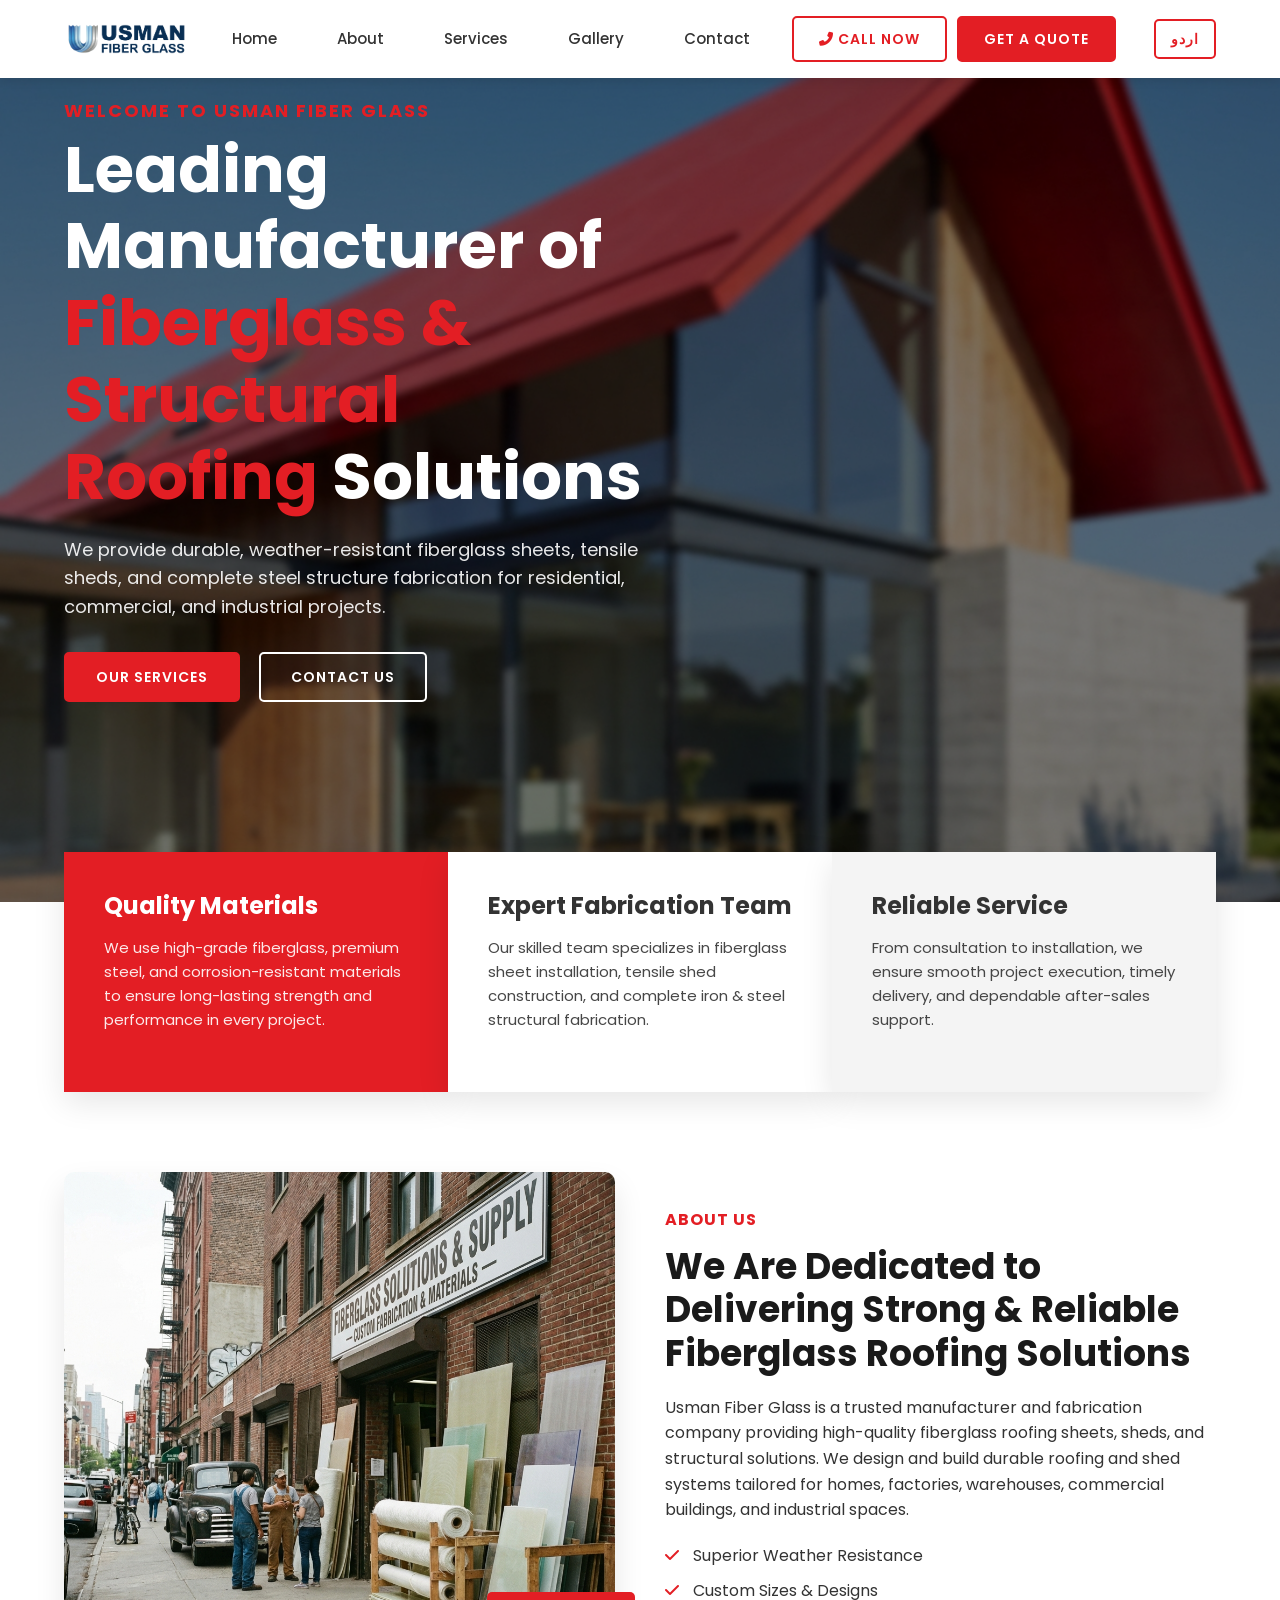
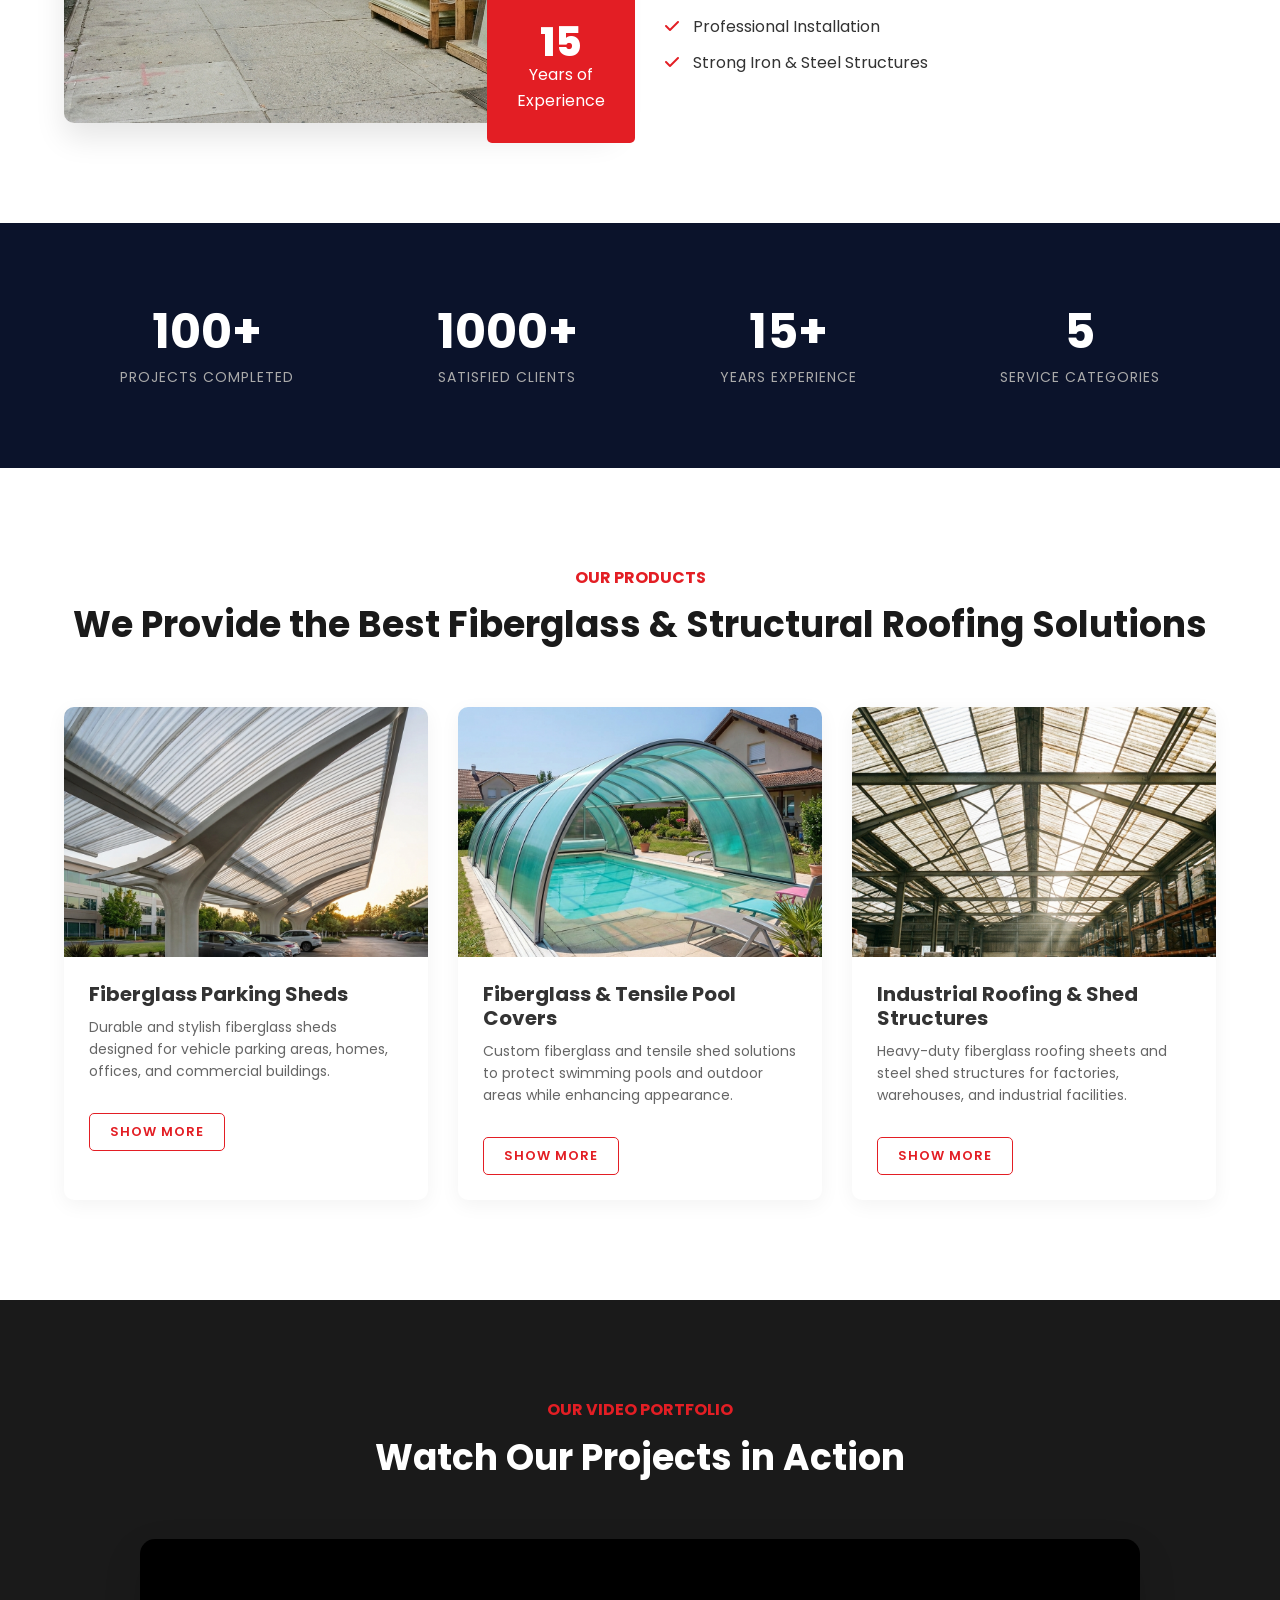
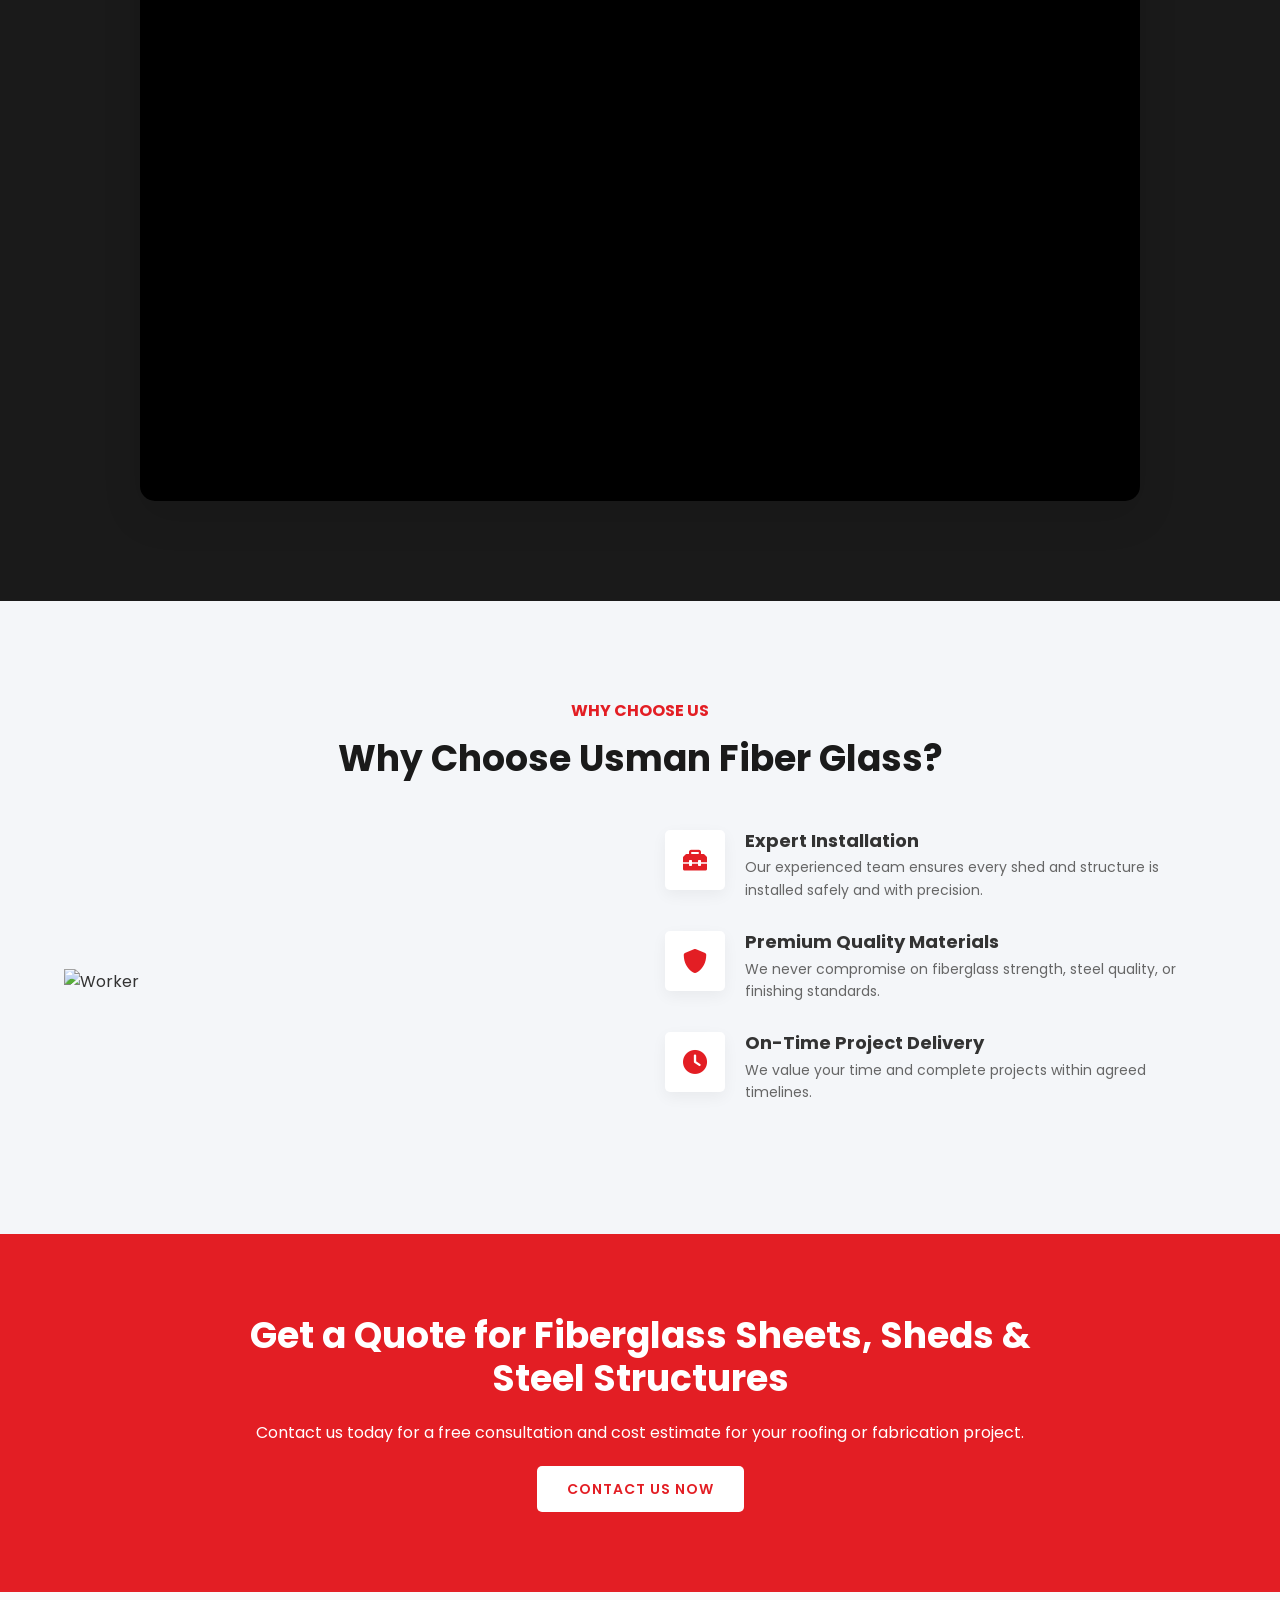
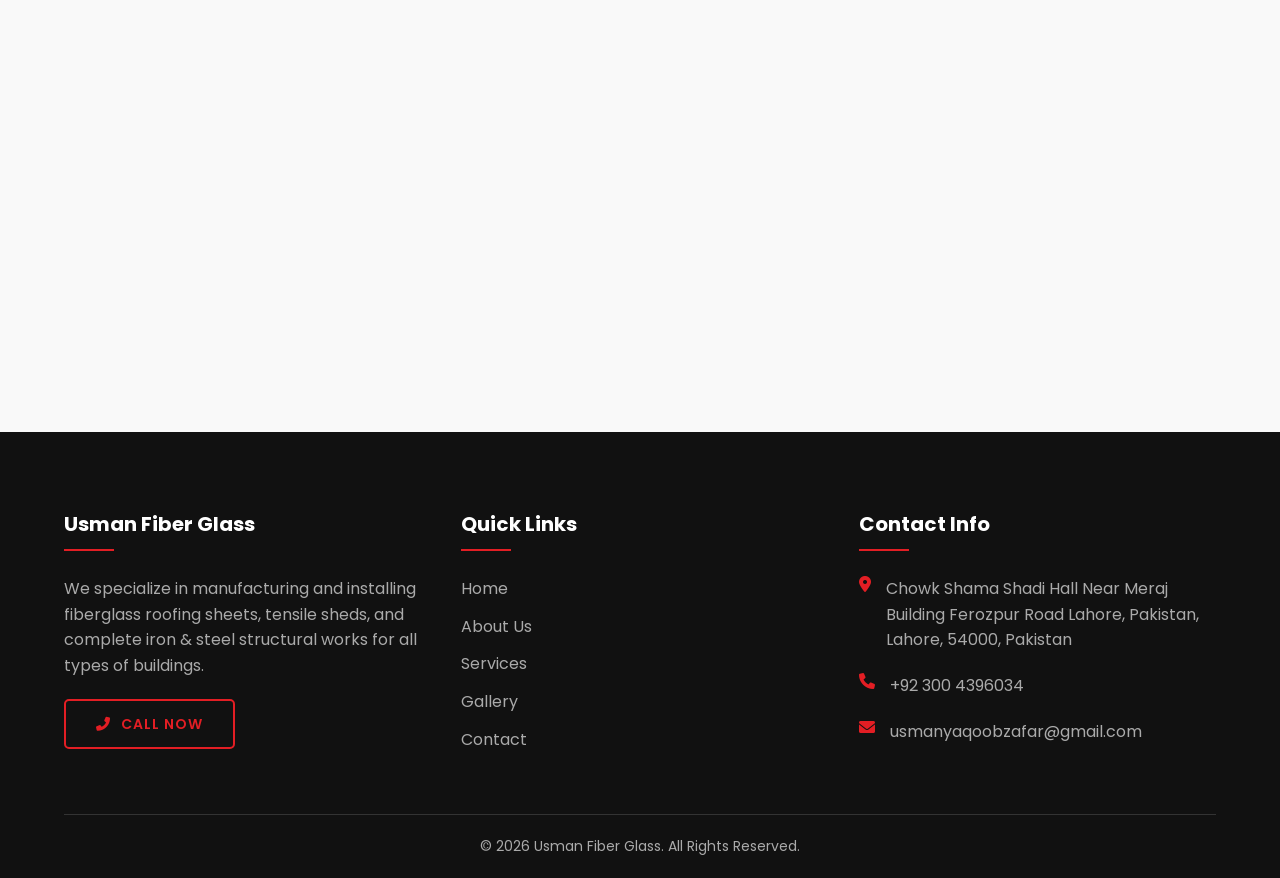
==== commit 2b6aae94: "phone number changed i changed the dummy number to actual" ====
--- a/index.html
+++ b/index.html
@@ -26,22 +26,22 @@
                 <li><a href="gallery.html" data-i18n="gallery">Gallery</a></li>
                 <li><a href="#contact" data-i18n="contact">Contact</a></li>
                 <li class="mobile-nav-item">
-                    <a href="tel:+923004026034">
+                    <a href="tel:+923004396034">
                         <i class="fas fa-phone-alt"></i> <span data-i18n="call_now">Call Now</span>
                     </a>
                 </li>
                 <li class="mobile-nav-item">
-                    <a href="https://wa.me/923004026034?text=Hello,%20I%20would%20like%20to%20get%20a%20quote."
+                    <a href="https://wa.me/923004396034?text=Hello,%20I%20would%20like%20to%20get%20a%20quote."
                         target="_blank">
                         <i class="fas fa-comment-dots"></i> <span data-i18n="get_quote">Get A Quote</span>
                     </a>
                 </li>
             </ul>
             <div class="nav-btn" style="display: flex; gap: 10px; align-items: center;">
-                <a href="tel:+923004026034" class="btn btn-nav-call">
+                <a href="tel:+923004396034" class="btn btn-nav-call">
                     <i class="fas fa-phone-alt"></i> <span data-i18n="call_now">Call Now</span>
                 </a>
-                <a href="https://wa.me/923004026034?text=Hello,%20I%20would%20like%20to%20get%20a%20quote."
+                <a href="https://wa.me/923004396034?text=Hello,%20I%20would%20like%20to%20get%20a%20quote."
                     class="btn btn-nav-quote" target="_blank" data-i18n="get_quote">Get A
                     Quote</a>
             </div>
@@ -63,7 +63,7 @@
                 complete steel
                 structure fabrication for residential, commercial, and industrial projects.</p>
             <a href="#services" class="btn btn-primary" data-i18n="our_services">Our Services</a>
-            <a href="https://wa.me/923004026034?text=Hello,%20I%20would%20like%20to%20get%20a%20quote."
+            <a href="https://wa.me/923004396034?text=Hello,%20I%20would%20like%20to%20get%20a%20quote."
                 class="btn btn-outline" style="margin-left: 15px;" target="_blank" data-i18n="contact_us">Contact Us</a>
         </div>
     </section>
@@ -264,7 +264,7 @@
             <h2 data-i18n="cta_heading">Get a Quote for Fiberglass Sheets, Sheds & Steel Structures</h2>
             <p data-i18n="cta_desc">Contact us today for a free consultation and cost estimate for your roofing or
                 fabrication project.</p>
-            <a href="https://wa.me/923004026034?text=Hello,%20I%20would%20like%20to%20get%20a%20quote." class="btn"
+            <a href="https://wa.me/923004396034?text=Hello,%20I%20would%20like%20to%20get%20a%20quote." class="btn"
                 target="_blank" data-i18n="contact_us_now">Contact Us Now</a>
         </div>
     </section>
@@ -287,7 +287,7 @@
                 <p data-i18n="footer_desc">We specialize in manufacturing and installing fiberglass roofing sheets,
                     tensile
                     sheds, and complete iron & steel structural works for all types of buildings.</p>
-                <a href="tel:+923004026034" class="btn btn-nav-call"
+                <a href="tel:+923004396034" class="btn btn-nav-call"
                     style="margin-top: 20px; display: inline-flex; align-items: center; gap: 10px;">
                     <i class="fas fa-phone-alt"></i> <span data-i18n="call_now">Call Now</span>
                 </a>
@@ -312,7 +312,7 @@
                     </li>
                     <li>
                         <i class="fas fa-phone text-red"></i>
-                        <span class="tel-num">+92 300 4026034</span>
+                        <span class="tel-num">+92 300 4396034</span>
                     </li>
                     <li>
                         <i class="fas fa-envelope text-red"></i>
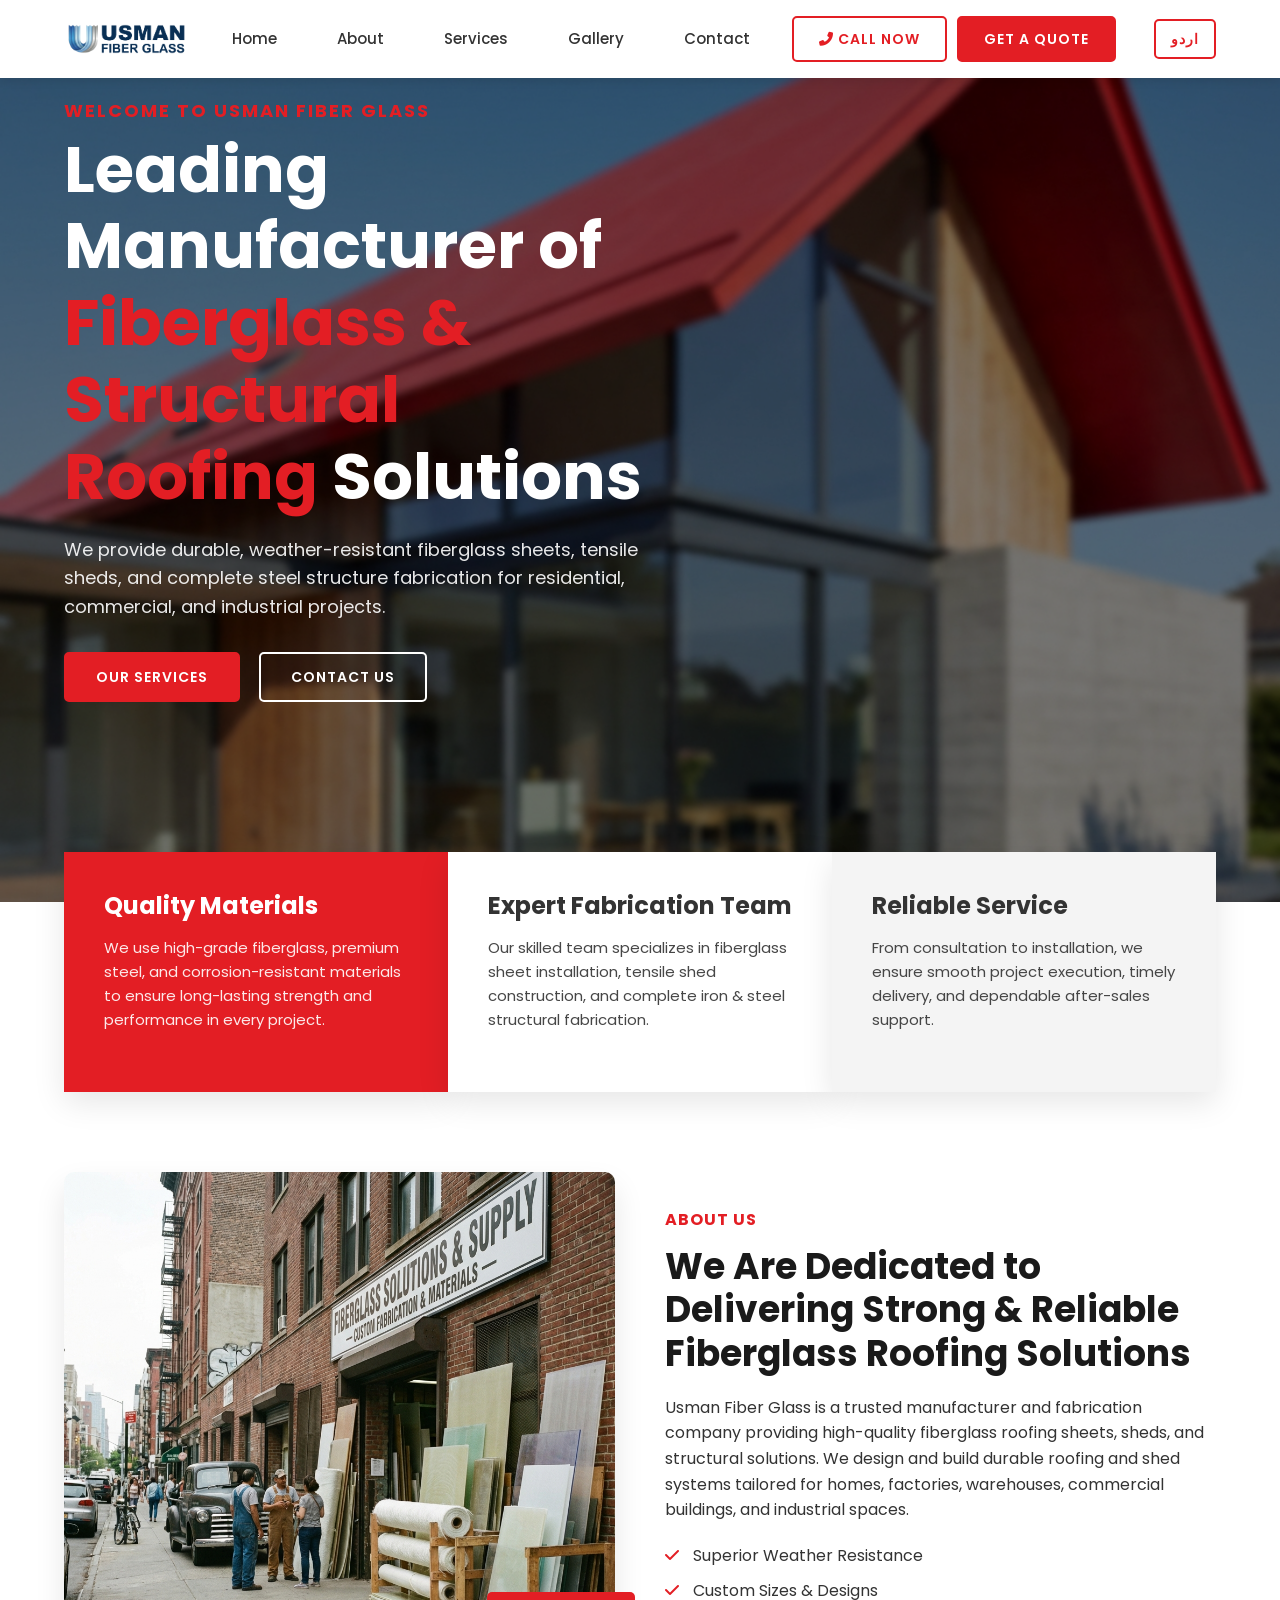
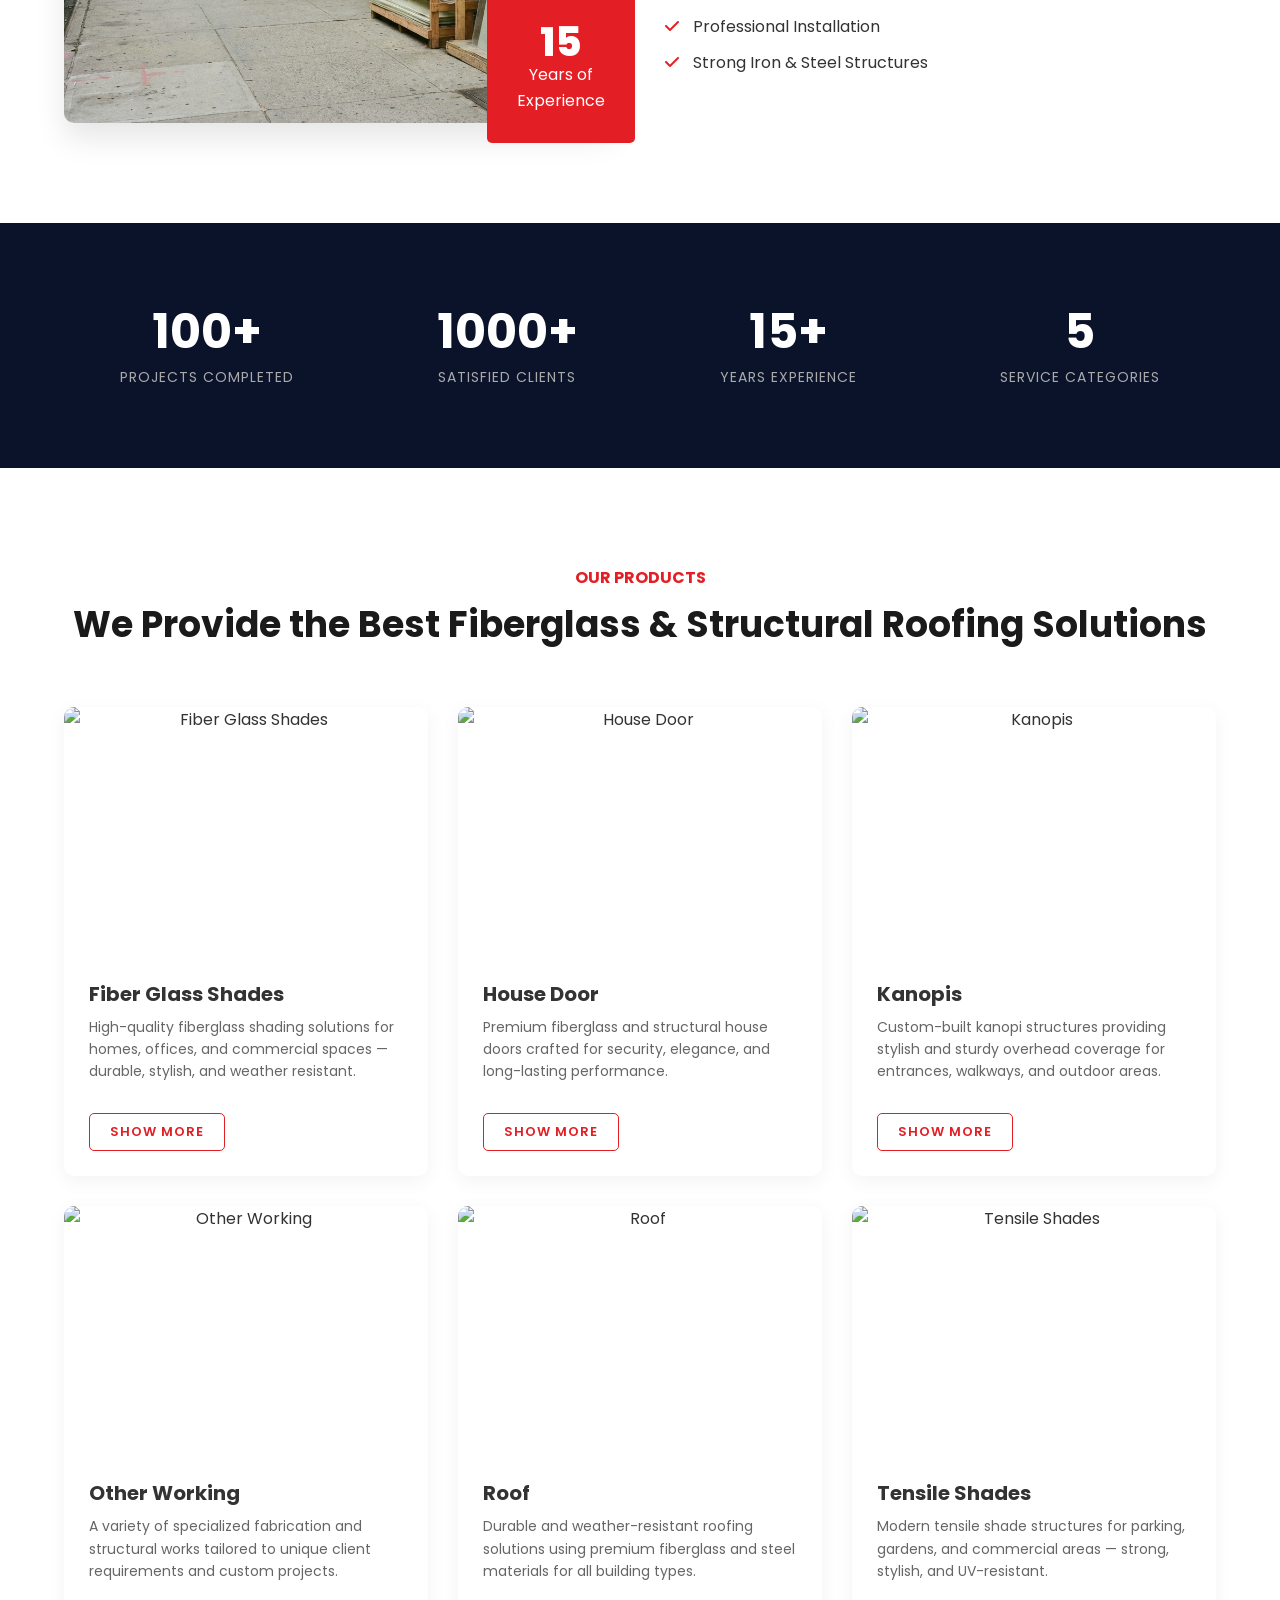
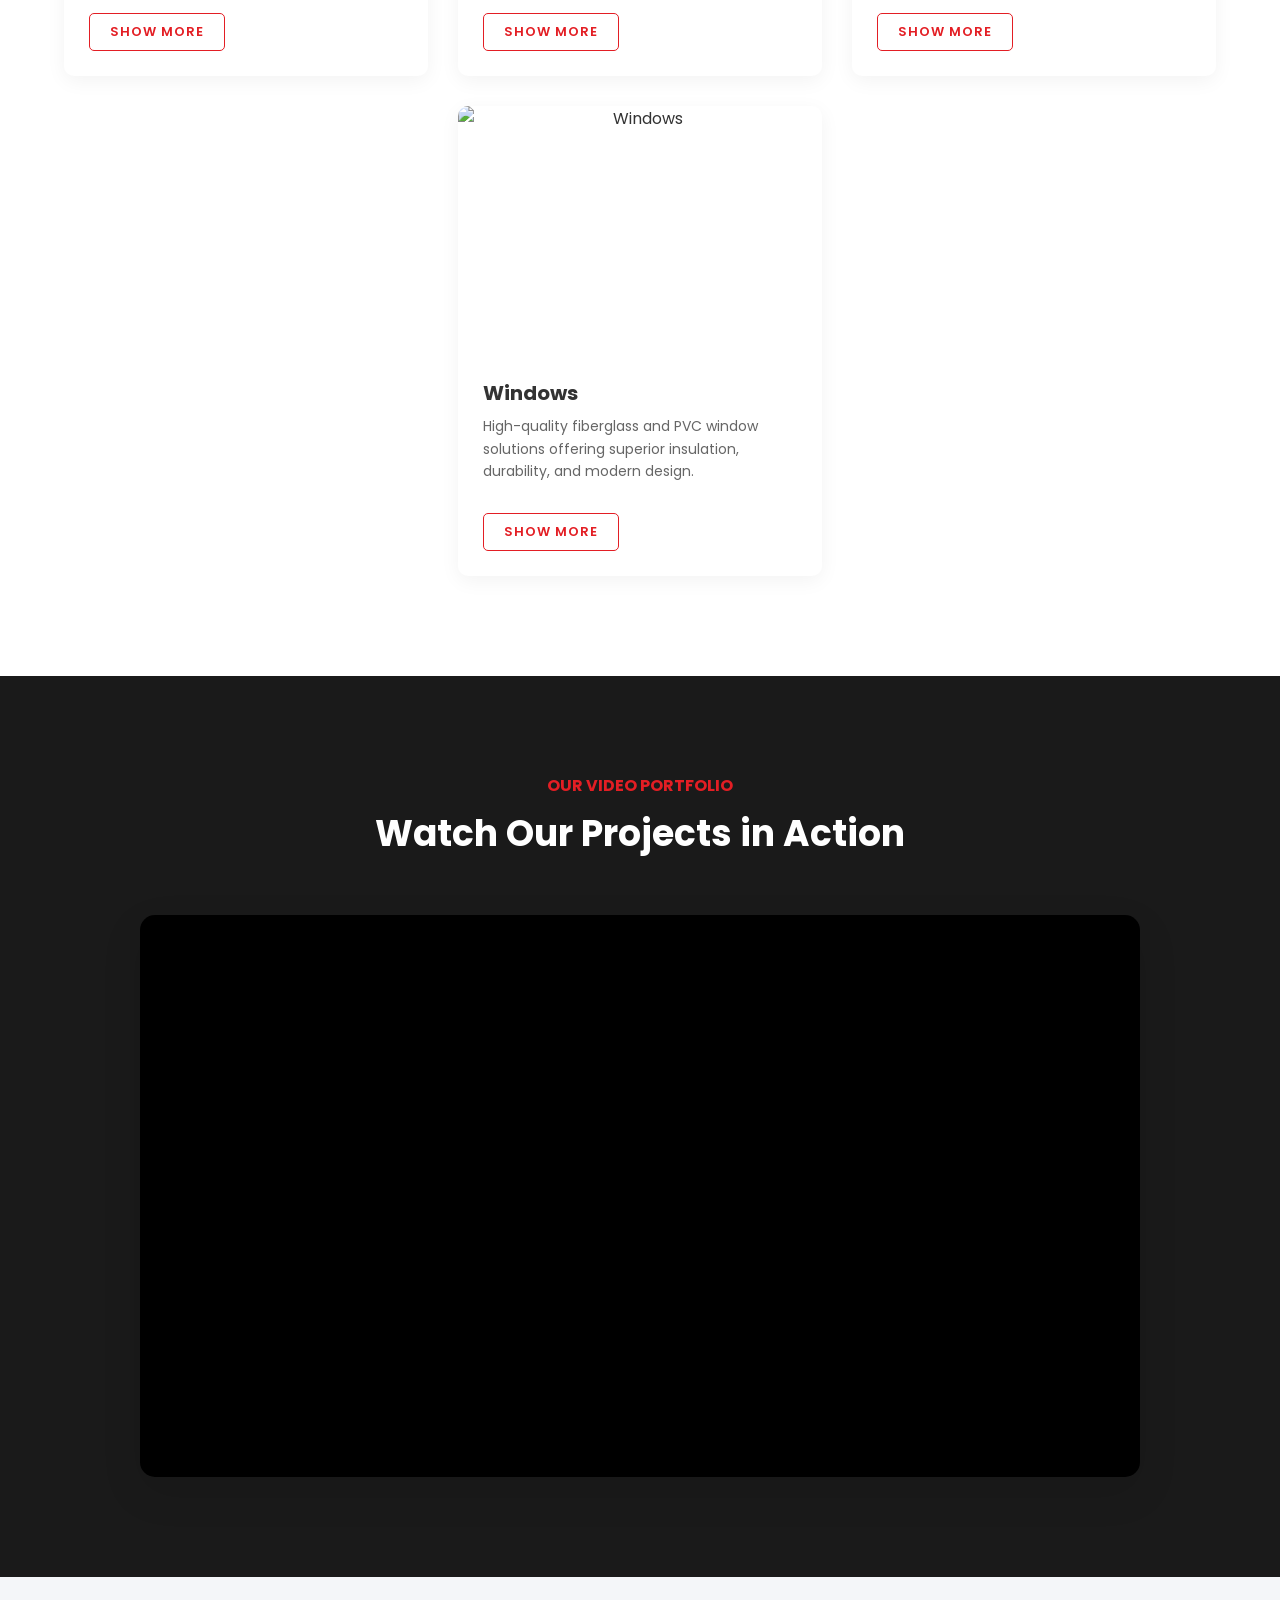
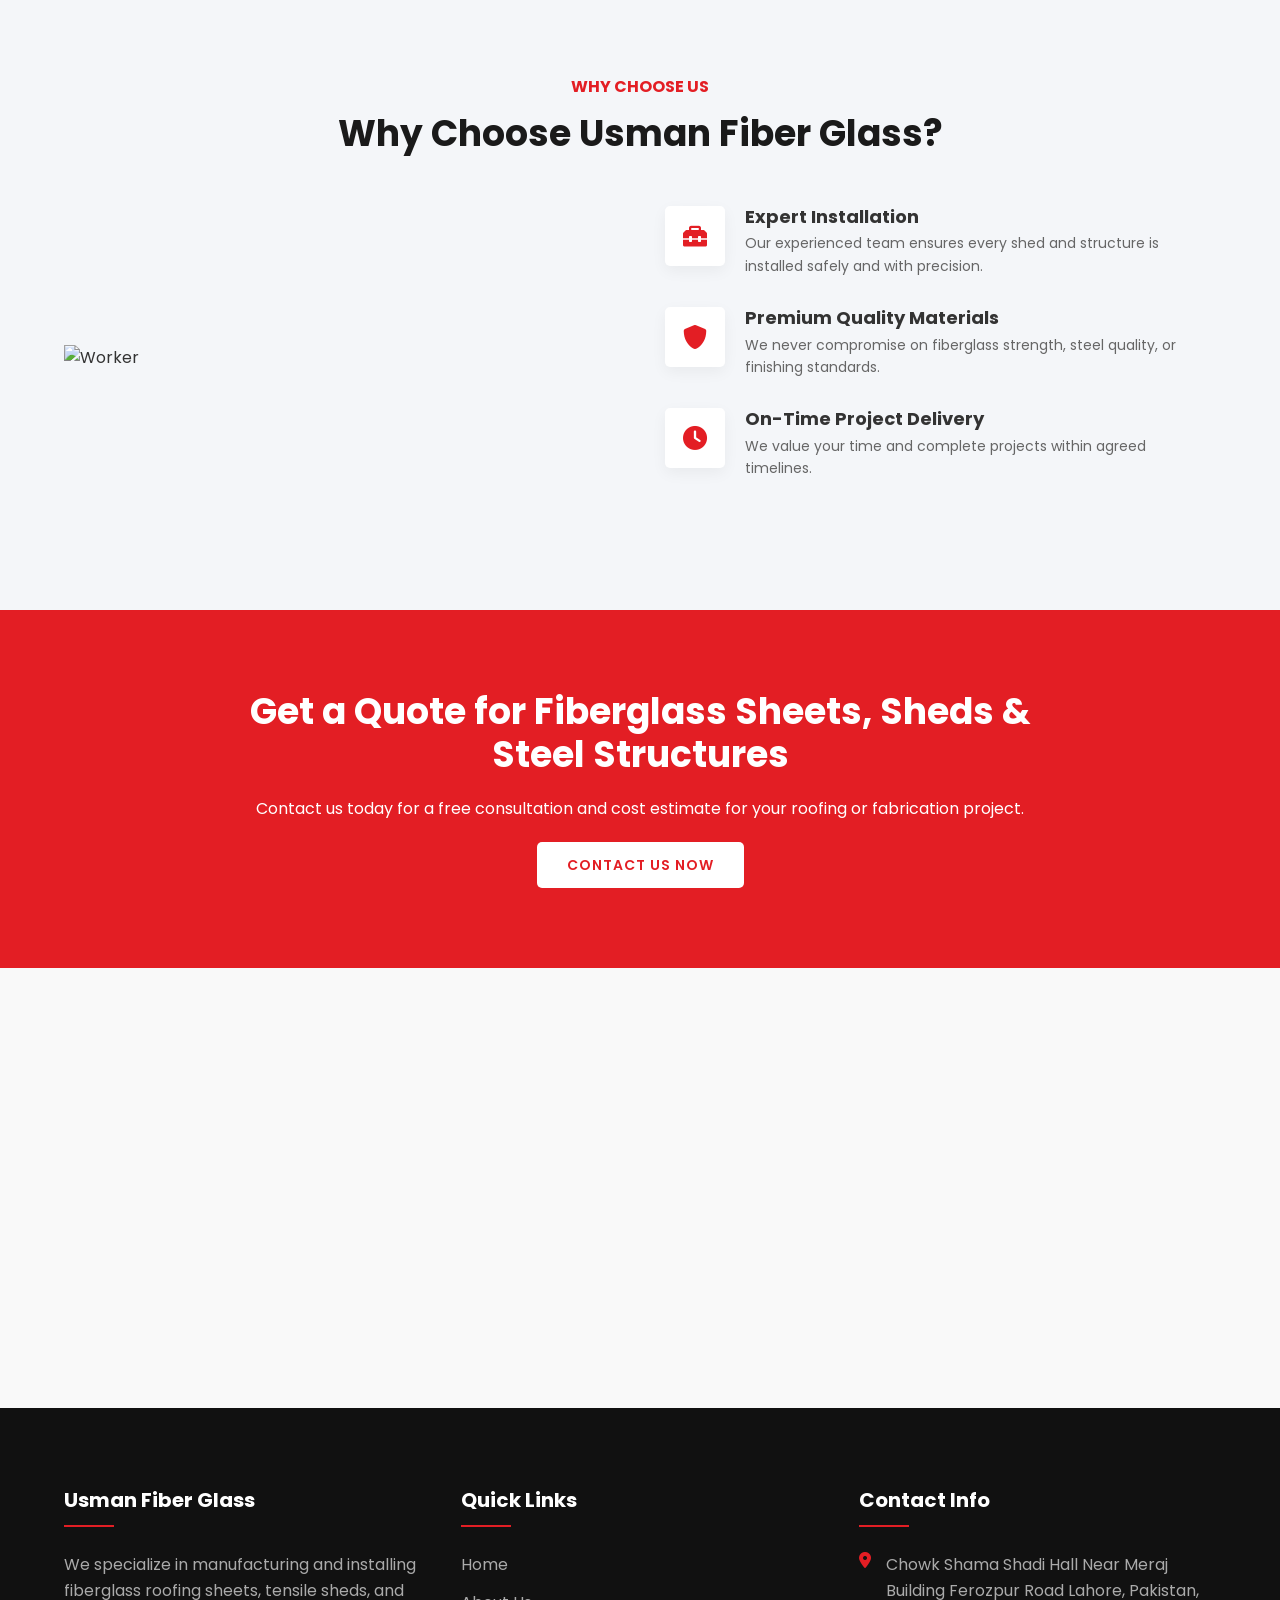
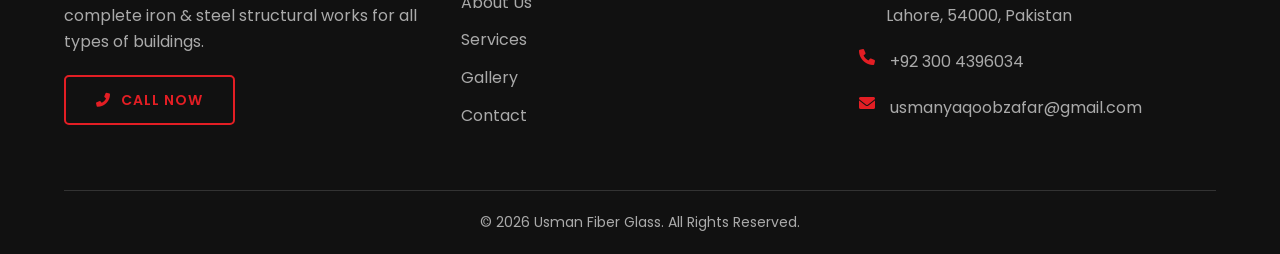
==== commit b9dcb54d: "implement infinite scroll, refine gallery UI, and fix Urdu translations - Implement infinite scroll " ====
--- a/index.html
+++ b/index.html
@@ -158,38 +158,89 @@
         <div class="services-grid">
             <div class="service-card">
                 <div class="service-image">
-                    <img src="images/service-1.png" alt="Fiber Sheds">
-                </div>
-                <div class="service-info">
-                    <h3 data-i18n="parking_sheds">Fiberglass Parking Sheds</h3>
-                    <p data-i18n="parking_desc">Durable and stylish fiberglass sheds designed for vehicle parking areas,
-                        homes, offices, and commercial buildings.</p>
-                    <a href="gallery.html" class="btn btn-show-more" data-i18n="show_more">Show More</a>
-
-                </div>
-            </div>
-            <div class="service-card">
-                <div class="service-image">
-                    <img src="images/service-2.png" alt="Pool Covers">
-                </div>
-                <div class="service-info">
-                    <h3 data-i18n="pool_covers">Fiberglass & Tensile Pool Covers</h3>
-                    <p data-i18n="pool_desc">Custom fiberglass and tensile shed solutions to protect swimming pools and
-                        outdoor areas while enhancing appearance.</p>
-                    <a href="gallery.html" class="btn btn-show-more" data-i18n="show_more">Show More</a>
-
-                </div>
-            </div>
-            <div class="service-card">
-                <div class="service-image">
-                    <img src="images/service-3.png" alt="Industrial Roofing">
-                </div>
-                <div class="service-info">
-                    <h3 data-i18n="industrial_roofing">Industrial Roofing & Shed Structures</h3>
-                    <p data-i18n="industrial_desc">Heavy-duty fiberglass roofing sheets and steel shed structures for
-                        factories, warehouses, and industrial facilities.</p>
-                    <a href="gallery.html" class="btn btn-show-more" data-i18n="show_more">Show More</a>
-
+                    <img src="https://res.cloudinary.com/dlu37dnxx/image/upload/FiberGlassShades-1.jpg"
+                        alt="Fiber Glass Shades">
+                </div>
+                <div class="service-info">
+                    <h3 data-i18n="cat_fiberglass_shades">Fiber Glass Shades</h3>
+                    <p data-i18n="cat_fiberglass_shades_desc">High-quality fiberglass shading solutions for homes,
+                        offices, and commercial spaces — durable, stylish, and weather resistant.</p>
+                    <a href="gallery.html?cat=FiberGlassShades" class="btn btn-show-more" data-i18n="show_more">Show
+                        More</a>
+                </div>
+            </div>
+            <div class="service-card">
+                <div class="service-image">
+                    <img src="https://res.cloudinary.com/dlu37dnxx/image/upload/v1771549908/HouseDoor-1.jpg"
+                        alt="House Door">
+                </div>
+                <div class="service-info">
+                    <h3 data-i18n="cat_house_door">House Door</h3>
+                    <p data-i18n="cat_house_door_desc">Premium fiberglass and structural house doors crafted for
+                        security, elegance, and long-lasting performance.</p>
+                    <a href="gallery.html?cat=HouseDoor" class="btn btn-show-more" data-i18n="show_more">Show More</a>
+                </div>
+            </div>
+            <div class="service-card">
+                <div class="service-image">
+                    <img src="https://res.cloudinary.com/dlu37dnxx/image/upload/v1771549842/Kanopis-1.jpg"
+                        alt="Kanopis">
+                </div>
+                <div class="service-info">
+                    <h3 data-i18n="cat_kanopis">Kanopis</h3>
+                    <p data-i18n="cat_kanopis_desc">Custom-built kanopi structures providing stylish and sturdy overhead
+                        coverage for entrances, walkways, and outdoor areas.</p>
+                    <a href="gallery.html?cat=Kanopis" class="btn btn-show-more" data-i18n="show_more">Show More</a>
+                </div>
+            </div>
+            <div class="service-card">
+                <div class="service-image">
+                    <img src="https://res.cloudinary.com/dlu37dnxx/image/upload/v1771549844/OtherWorking-2.jpg"
+                        alt="Other Working">
+                </div>
+                <div class="service-info">
+                    <h3 data-i18n="cat_other_working">Other Working</h3>
+                    <p data-i18n="cat_other_working_desc">A variety of specialized fabrication and structural works
+                        tailored to unique client requirements and custom projects.</p>
+                    <a href="gallery.html?cat=OtherWorking" class="btn btn-show-more" data-i18n="show_more">Show
+                        More</a>
+                </div>
+            </div>
+            <div class="service-card">
+                <div class="service-image">
+                    <img src="https://res.cloudinary.com/dlu37dnxx/image/upload/v1771549844/OtherWorking-1.jpg"
+                        alt="Roof">
+                </div>
+                <div class="service-info">
+                    <h3 data-i18n="cat_roof">Roof</h3>
+                    <p data-i18n="cat_roof_desc">Durable and weather-resistant roofing solutions using premium
+                        fiberglass and steel materials for all building types.</p>
+                    <a href="gallery.html?cat=Roof" class="btn btn-show-more" data-i18n="show_more">Show More</a>
+                </div>
+            </div>
+            <div class="service-card">
+                <div class="service-image">
+                    <img src="https://res.cloudinary.com/dlu37dnxx/image/upload/v1771549869/TensileShades-1.jpg"
+                        alt="Tensile Shades">
+                </div>
+                <div class="service-info">
+                    <h3 data-i18n="cat_tensile_shades">Tensile Shades</h3>
+                    <p data-i18n="cat_tensile_shades_desc">Modern tensile shade structures for parking, gardens, and
+                        commercial areas — strong, stylish, and UV-resistant.</p>
+                    <a href="gallery.html?cat=TensileShades" class="btn btn-show-more" data-i18n="show_more">Show
+                        More</a>
+                </div>
+            </div>
+            <div class="service-card">
+                <div class="service-image">
+                    <img src="https://res.cloudinary.com/dlu37dnxx/image/upload/v1771549903/Windows-1.jpg"
+                        alt="Windows">
+                </div>
+                <div class="service-info">
+                    <h3 data-i18n="cat_windows">Windows</h3>
+                    <p data-i18n="cat_windows_desc">High-quality fiberglass and PVC window solutions offering superior
+                        insulation, durability, and modern design.</p>
+                    <a href="gallery.html?cat=Windows" class="btn btn-show-more" data-i18n="show_more">Show More</a>
                 </div>
             </div>
         </div>
--- a/styles.css
+++ b/styles.css
@@ -15,6 +15,12 @@
     color: #333;
     background-color: #f9f9f9;
     overflow-x: hidden;
+    width: 100%;
+}
+
+html {
+    overflow-x: hidden;
+    width: 100%;
 }
 
 /* Urdu Font Support */
@@ -426,7 +432,7 @@
 
 .services-grid {
     display: grid;
-    grid-template-columns: repeat(auto-fit, minmax(300px, 1fr));
+    grid-template-columns: repeat(auto-fit, minmax(280px, 1fr));
     gap: 30px;
     max-width: 1200px;
     margin: 0 auto;
@@ -707,9 +713,17 @@
 
 /* Responsive */
 @media (max-width: 768px) {
-    h1 {
-        font-size: 1.8rem;
+
+    h1,
+    .hero-content h1 {
+        font-size: 1.8rem !important;
         /* Smaller size for mobile to prevent overflow */
+        word-wrap: break-word;
+    }
+
+    .hero-content {
+        max-width: 100%;
+        padding: 0 10px;
     }
 
     .header {
@@ -722,6 +736,13 @@
         height: auto;
         /* Allow auto height */
         min-height: 100vh;
+        text-align: center;
+    }
+
+    .hero-content .btn {
+        margin: 10px 0 !important;
+        display: block;
+        width: 100%;
     }
 
     .mobile-toggle {
@@ -776,6 +797,18 @@
 
     .navbar {
         position: relative;
+        padding: 1rem 3%;
+        flex-wrap: wrap;
+    }
+
+    .logo img {
+        height: 25px;
+    }
+
+    #langToggle {
+        padding: 5px 10px;
+        font-size: 12px;
+        margin-left: 5px;
     }
 }
 
@@ -800,7 +833,7 @@
     background-size: cover;
     background-position: center;
     color: white;
-    padding: 6rem 2rem;
+    padding: 50px 2rem 10px;
     text-align: center;
 }
 
@@ -816,7 +849,7 @@
 }
 
 .gallery-section {
-    padding: 4rem 2rem;
+    padding: 20px 2rem 4rem;
     max-width: 1400px;
     margin: 0 auto;
     background: #fff;
@@ -1109,7 +1142,18 @@
 body[dir="rtl"] .footer-col p,
 body[dir="rtl"] .gallery-header h1,
 body[dir="rtl"] .gallery-header p {
-    text-align: right;
+    text-align: center;
+    display: inline-block;
+    margin-bottom: 0;
+    vertical-align: baseline;
+}
+
+body[dir="rtl"] .gallery-header {
+    display: flex;
+    justify-content: center;
+    align-items: baseline;
+    gap: 15px;
+    flex-wrap: wrap;
 }
 
 body[dir="rtl"] .section-header {
@@ -1157,4 +1201,78 @@
 body[dir="rtl"] .hero-content .btn {
     margin-right: 0;
     margin-left: 15px;
+}
+
+/* ── Category Filter Tabs (Gallery Page) ────────────────────────────── */
+.category-tabs {
+    display: flex;
+    flex-wrap: wrap;
+    gap: 10px;
+    justify-content: center;
+    margin-bottom: 2rem;
+    padding: 0 0.5rem;
+}
+
+.cat-tab {
+    padding: 10px 22px;
+    font-size: 14px;
+    font-weight: 600;
+    border: 2px solid #E31E24;
+    border-radius: 30px;
+    color: #E31E24;
+    background: transparent;
+    cursor: pointer;
+    transition: all 0.3s ease;
+    letter-spacing: 0.5px;
+    text-transform: uppercase;
+}
+
+.cat-tab:hover {
+    background: #E31E24;
+    color: #fff;
+}
+
+.cat-tab.active {
+    background: #E31E24;
+    color: #fff;
+    box-shadow: 0 4px 12px rgba(227, 30, 36, 0.3);
+}
+
+/* ── Services Grid: 3-column layout for 7 product cards ─────────────── */
+.services-grid {
+    display: grid;
+    grid-template-columns: repeat(3, 1fr);
+    gap: 30px;
+    max-width: 1200px;
+    margin: 0 auto;
+}
+
+/* Center the last lonely card when 7 cards gives a row of 1 */
+.services-grid .service-card:last-child:nth-child(3n - 2) {
+    grid-column: 2;
+}
+
+@media (max-width: 1024px) {
+    .services-grid {
+        grid-template-columns: repeat(2, 1fr);
+    }
+
+    .services-grid .service-card:last-child:nth-child(3n - 2) {
+        grid-column: auto;
+    }
+}
+
+@media (max-width: 600px) {
+    .services-grid {
+        grid-template-columns: 1fr;
+    }
+
+    .category-tabs {
+        gap: 8px;
+    }
+
+    .cat-tab {
+        padding: 8px 14px;
+        font-size: 12px;
+    }
 }
